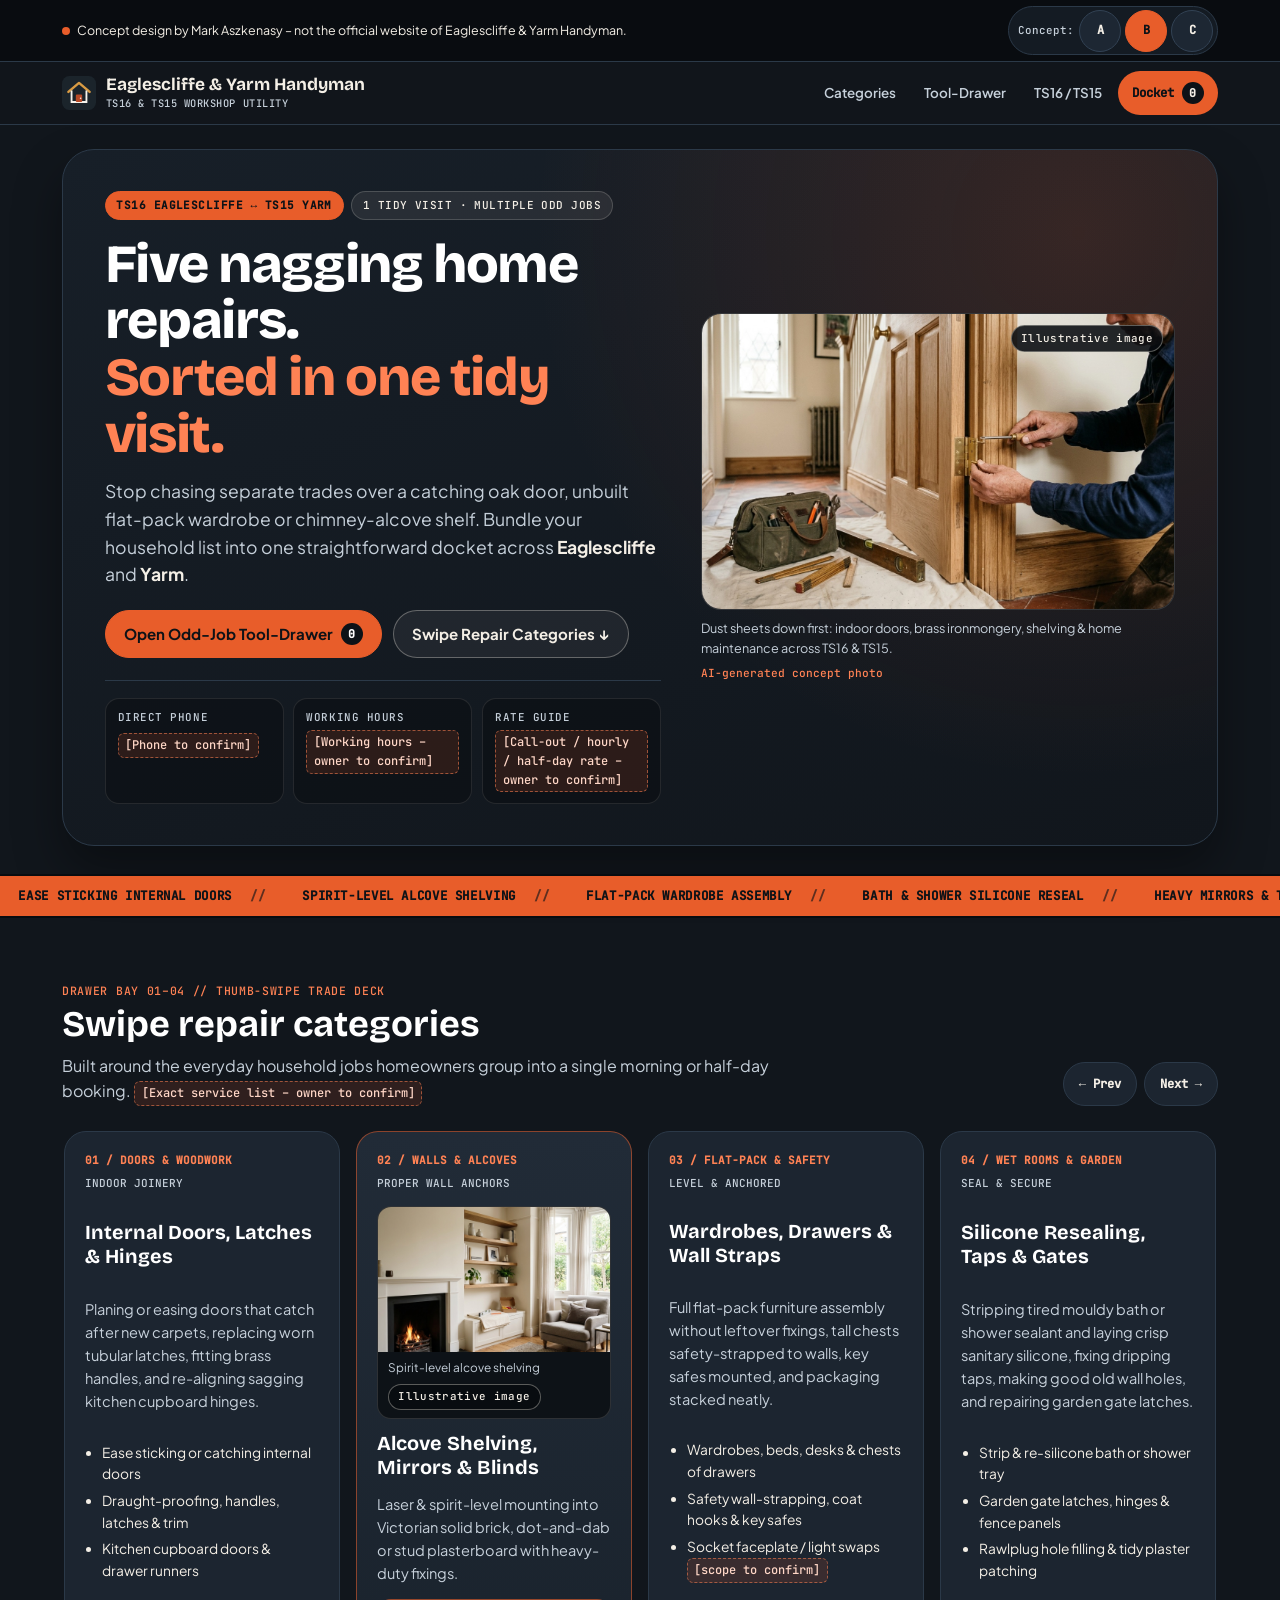
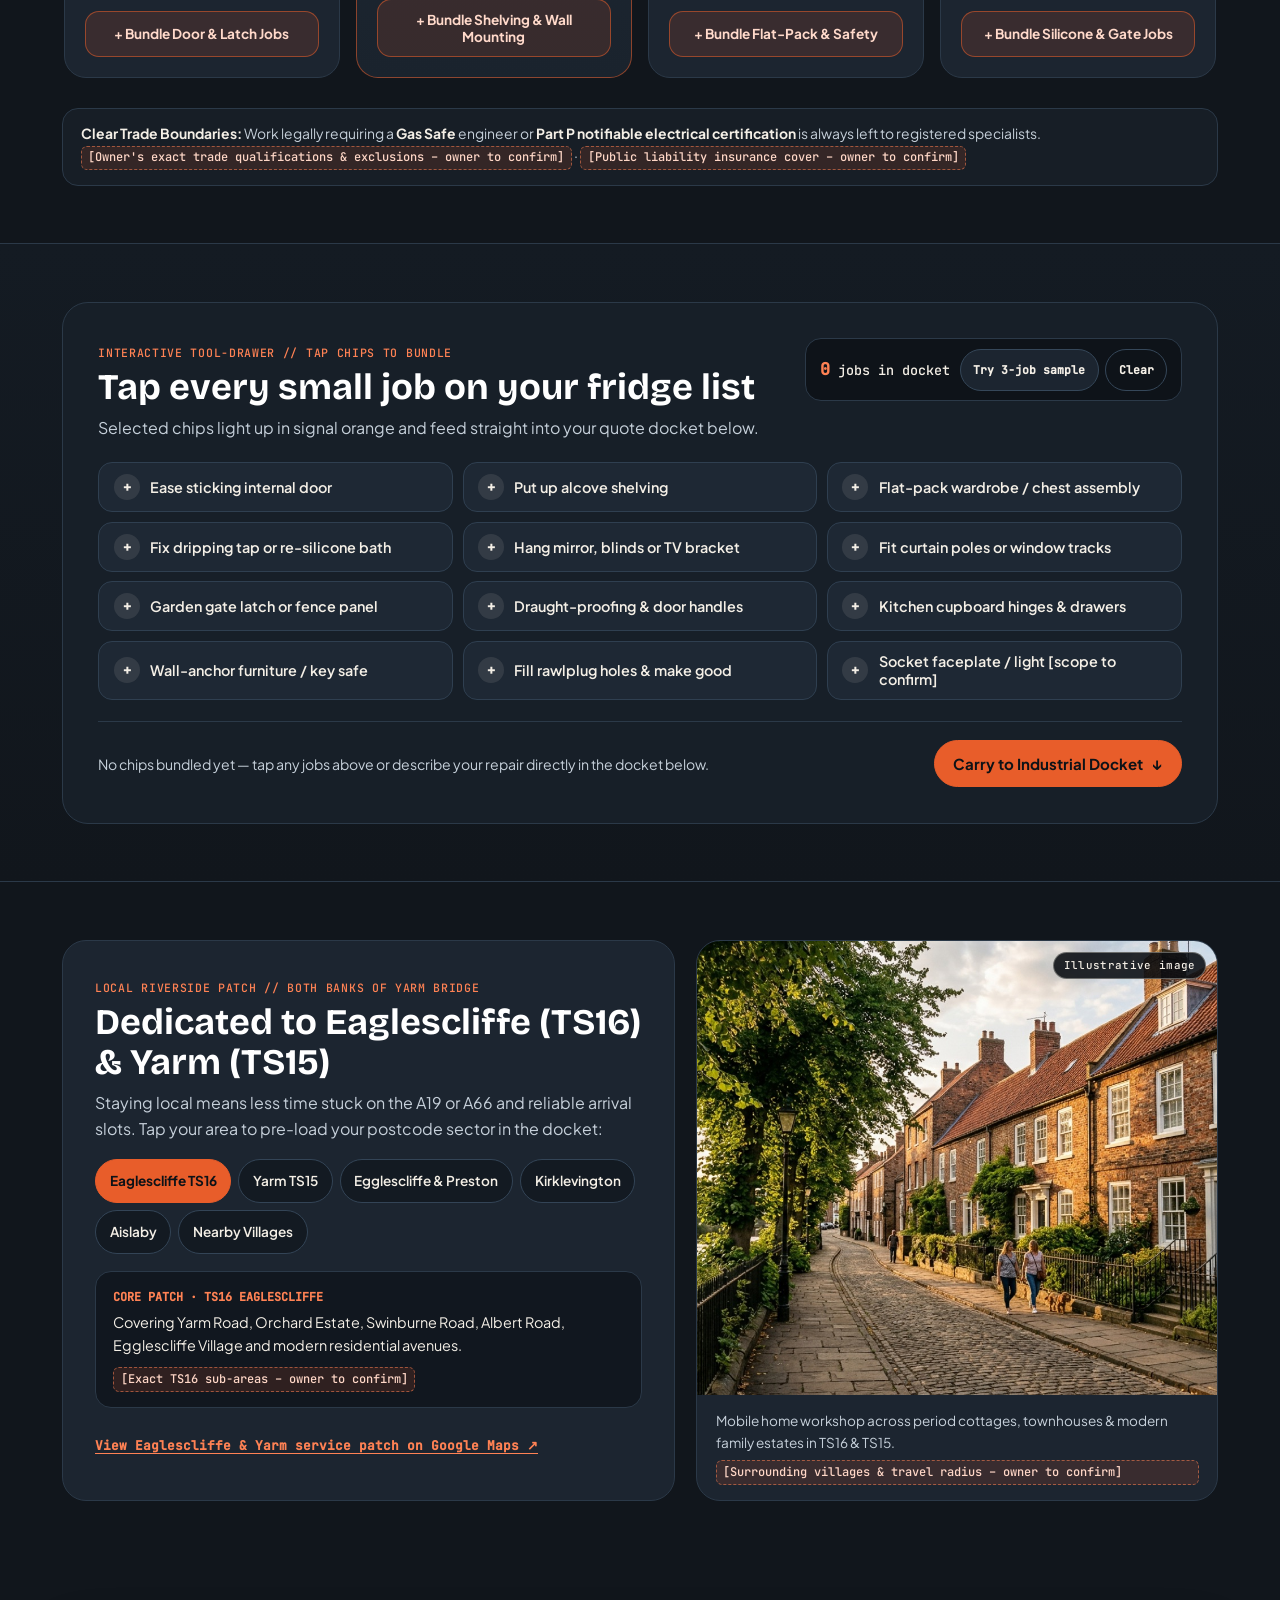
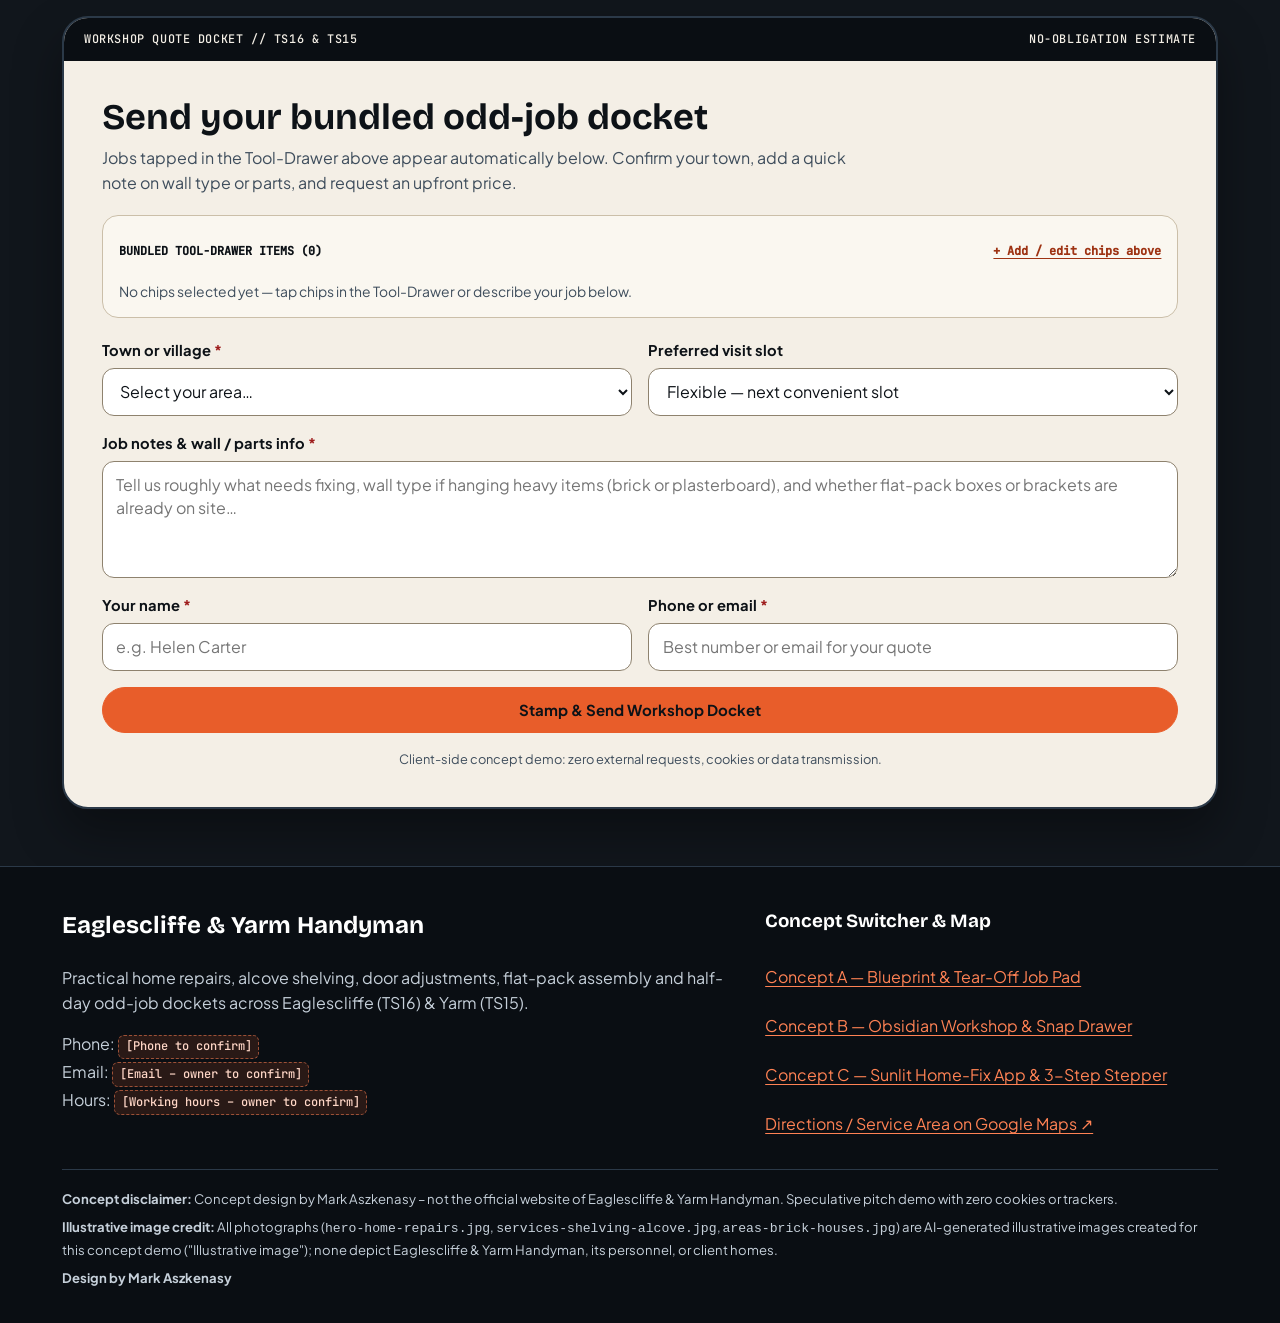
==== b/index.html @ 4f50f771 "Add Set B (kinetic) and Set C (single-page app) mobile-first concept variants with A/B/C switcher" ====
<!DOCTYPE html>
<html lang="en-GB">
<head>
  <meta charset="utf-8">
  <meta name="viewport" content="width=device-width, initial-scale=1">
  <meta name="robots" content="noindex, nofollow">
  <title>Eaglescliffe &amp; Yarm Handyman — Obsidian Workshop &amp; Odd-Job Drawer (Concept B)</title>
  <meta name="description" content="Concept B website for Eaglescliffe &amp; Yarm Handyman: bold obsidian workshop utility, thumb-swipe repair categories, and tap-to-bundle odd-job docket across TS16 and TS15.">
  <meta name="theme-color" content="#11161C">
  <link rel="icon" href="../favicon.svg" type="image/svg+xml">
  <link rel="preload" href="../fonts/bricolage-grotesque-latin.woff2" as="font" type="font/woff2" crossorigin>
  <link rel="preload" href="../fonts/plus-jakarta-sans-latin.woff2" as="font" type="font/woff2" crossorigin>
  <link rel="preload" href="../fonts/jetbrains-mono-latin-500.woff2" as="font" type="font/woff2" crossorigin>
  <link rel="stylesheet" href="css/styles.css">
</head>
<body>
  <a class="skip-link" href="#main">Skip to main content</a>

  <!-- Persistent Top Concept Banner -->
  <div class="concept-banner" role="region" aria-label="Concept website notice">
    <div class="wrap concept-banner__inner">
      <p class="concept-banner__text">
        <span class="concept-banner__dot" aria-hidden="true"></span>
        <span>Concept design by Mark Aszkenasy – not the official website of Eaglescliffe &amp; Yarm Handyman.</span>
      </p>
      <div class="concept-banner__controls">
        <nav class="concept-switcher" aria-label="Concept version switcher">
          <span class="concept-switcher__label">Concept:</span>
          <a class="concept-switcher__pill" href="../index.html">A</a>
          <a class="concept-switcher__pill is-active" href="index.html" aria-current="page">B</a>
          <a class="concept-switcher__pill" href="../c/index.html">C</a>
        </nav>
      </div>
    </div>
  </div>

  <!-- Obsidian Workshop Top Utility Bar -->
  <header class="obsidian-header">
    <div class="wrap obsidian-header__inner">
      <a class="brand-lockup" href="#top">
        <img class="brand-lockup__mark" src="../images/logo-mark.svg" width="36" height="36" alt="">
        <span class="brand-lockup__text">
          <span class="brand-lockup__title">Eaglescliffe &amp; Yarm Handyman</span>
          <span class="brand-lockup__sub">TS16 &amp; TS15 WORKSHOP UTILITY</span>
        </span>
      </a>

      <nav class="header-links" aria-label="Page sections">
        <a class="header-links__item" href="#categories">Categories</a>
        <a class="header-links__item" href="#tool-drawer">Tool-Drawer</a>
        <a class="header-links__item" href="#patch">TS16 / TS15</a>
        <a class="header-links__cta" href="#docket-form-section">
          <span>Docket</span>
          <span class="live-badge" data-bundle-count>0</span>
        </a>
      </nav>
    </div>
  </header>

  <main id="main">
    <!-- Full-Bleed Rounded Dark Hero Card -->
    <section class="hero-shell" id="top" aria-labelledby="hero-heading">
      <div class="wrap">
        <div class="hero-card">
          <div class="hero-card__grid">
            <div class="hero-card__copy">
              <div class="signal-pills">
                <span class="signal-pill signal-pill--orange">TS16 EAGLESCLIFFE &harr; TS15 YARM</span>
                <span class="signal-pill">1 TIDY VISIT &middot; MULTIPLE ODD JOBS</span>
              </div>

              <h1 id="hero-heading" class="hero-title">
                Five nagging home repairs. <span class="hero-title__chalk">Sorted in one tidy visit.</span>
              </h1>

              <p class="hero-lead">
                Stop chasing separate trades over a catching oak door, unbuilt flat-pack wardrobe or chimney-alcove shelf. Bundle your household list into one straightforward docket across <strong>Eaglescliffe</strong> and <strong>Yarm</strong>.
              </p>

              <div class="hero-actions">
                <a class="btn btn--signal" href="#tool-drawer">
                  <span>Open Odd-Job Tool-Drawer</span>
                  <span class="live-badge live-badge--dark" data-bundle-count>0</span>
                </a>
                <a class="btn btn--chalk-outline" href="#categories">
                  Swipe Repair Categories &darr;
                </a>
              </div>

              <!-- Honest Spec Readout -->
              <dl class="hero-ledger" id="contact-ledger">
                <div class="hero-ledger__cell">
                  <dt>Direct Phone</dt>
                  <dd><span class="ph">[Phone to confirm]</span></dd>
                </div>
                <div class="hero-ledger__cell">
                  <dt>Working Hours</dt>
                  <dd><span class="ph">[Working hours – owner to confirm]</span></dd>
                </div>
                <div class="hero-ledger__cell">
                  <dt>Rate Guide</dt>
                  <dd><span class="ph">[Call-out / hourly / half-day rate – owner to confirm]</span></dd>
                </div>
              </dl>
            </div>

            <figure class="hero-media">
              <div class="hero-media__frame">
                <img
                  src="../images/hero-home-repairs.jpg"
                  width="1440"
                  height="803"
                  alt="Hands fitting a brass hinge onto a solid oak panelled door in a tidy hallway with a canvas tool bag and spirit level on a dust sheet"
                  fetchpriority="high"
                >
                <span class="illus-badge">Illustrative image</span>
              </div>
              <figcaption class="hero-media__caption">
                <span>Dust sheets down first: indoor doors, brass ironmongery, shelving &amp; home maintenance across TS16 &amp; TS15.</span>
                <span class="hero-media__tag">AI-generated concept photo</span>
              </figcaption>
            </figure>
          </div>
        </div>
      </div>
    </section>

    <!-- Continuous Kinetic Marquee Strip of Odd Jobs (Static under prefers-reduced-motion) -->
    <section class="kinetic-rail" aria-label="Typical household odd jobs">
      <div class="kinetic-rail__track">
        <ul class="kinetic-rail__list">
          <li>EASE STICKING INTERNAL DOORS</li>
          <li>SPIRIT-LEVEL ALCOVE SHELVING</li>
          <li>FLAT-PACK WARDROBE ASSEMBLY</li>
          <li>BATH &amp; SHOWER SILICONE RESEAL</li>
          <li>HEAVY MIRRORS &amp; TV WALL BRACKETS</li>
          <li>GARDEN GATE LATCHES &amp; FENCE PANELS</li>
          <li>DRAUGHT-PROOFING &amp; BRASS HANDLES</li>
          <li>CURTAIN POLES &amp; BLINDS</li>
        </ul>
        <ul class="kinetic-rail__list" aria-hidden="true">
          <li>EASE STICKING INTERNAL DOORS</li>
          <li>SPIRIT-LEVEL ALCOVE SHELVING</li>
          <li>FLAT-PACK WARDROBE ASSEMBLY</li>
          <li>BATH &amp; SHOWER SILICONE RESEAL</li>
          <li>HEAVY MIRRORS &amp; TV WALL BRACKETS</li>
          <li>GARDEN GATE LATCHES &amp; FENCE PANELS</li>
          <li>DRAUGHT-PROOFING &amp; BRASS HANDLES</li>
          <li>CURTAIN POLES &amp; BLINDS</li>
        </ul>
      </div>
    </section>

    <!-- Horizontal CSS Scroll-Snap Cards of Repair Categories -->
    <section class="section" id="categories" aria-labelledby="categories-heading">
      <div class="wrap">
        <div class="section-head">
          <div>
            <span class="eyebrow">DRAWER BAY 01&ndash;04 // THUMB-SWIPE TRADE DECK</span>
            <h2 id="categories-heading">Swipe repair categories</h2>
            <p class="section-sub">
              Built around the everyday household jobs homeowners group into a single morning or half-day booking. <span class="ph">[Exact service list – owner to confirm]</span>
            </p>
          </div>
          <div class="snap-controls" aria-label="Scroll repair categories">
            <button type="button" class="snap-btn" data-snap-dir="-1" aria-label="Previous repair category">&larr; Prev</button>
            <button type="button" class="snap-btn" data-snap-dir="1" aria-label="Next repair category">Next &rarr;</button>
          </div>
        </div>
      </div>

      <div class="wrap snap-wrap">
        <div class="snap-rail" id="category-snap-rail" tabindex="0" role="region" aria-label="Repair category cards">
          <!-- Card 01 -->
          <article class="snap-card">
            <div class="snap-card__top">
              <span class="snap-card__index">01 / DOORS &amp; WOODWORK</span>
              <span class="snap-card__spec">INDOOR JOINERY</span>
            </div>
            <h3>Internal Doors, Latches &amp; Hinges</h3>
            <p>
              Planing or easing doors that catch after new carpets, replacing worn tubular latches, fitting brass handles, and re-aligning sagging kitchen cupboard hinges.
            </p>
            <ul class="snap-card__bullets">
              <li>Ease sticking or catching internal doors</li>
              <li>Draught-proofing, handles, latches &amp; trim</li>
              <li>Kitchen cupboard doors &amp; drawer runners</li>
            </ul>
            <button
              type="button"
              class="btn btn--drawer-add"
              data-bundle-preset="Ease sticking internal door|Draught-proofing & door furniture"
            >
              + Bundle Door &amp; Latch Jobs
            </button>
          </article>

          <!-- Card 02 (with shelving photo) -->
          <article class="snap-card snap-card--featured">
            <div class="snap-card__top">
              <span class="snap-card__index">02 / WALLS &amp; ALCOVES</span>
              <span class="snap-card__spec">PROPER WALL ANCHORS</span>
            </div>
            <figure class="snap-card__photo">
              <img
                src="../images/services-shelving-alcove.jpg"
                width="1200"
                height="896"
                alt="Solid oak floating shelves fitted into a living room chimney alcove with a spirit level and fixings on a dust sheet below"
                loading="lazy"
              >
              <figcaption>
                <span>Spirit-level alcove shelving</span>
                <span class="illus-badge illus-badge--inline">Illustrative image</span>
              </figcaption>
            </figure>
            <h3>Alcove Shelving, Mirrors &amp; Blinds</h3>
            <p>
              Laser &amp; spirit-level mounting into Victorian solid brick, dot-and-dab or stud plasterboard with heavy-duty fixings.
            </p>
            <button
              type="button"
              class="btn btn--drawer-add"
              data-bundle-preset="Put up alcove shelving|Hang heavy mirror, blinds or TV bracket"
            >
              + Bundle Shelving &amp; Wall Mounting
            </button>
          </article>

          <!-- Card 03 -->
          <article class="snap-card">
            <div class="snap-card__top">
              <span class="snap-card__index">03 / FLAT-PACK &amp; SAFETY</span>
              <span class="snap-card__spec">LEVEL &amp; ANCHORED</span>
            </div>
            <h3>Wardrobes, Drawers &amp; Wall Straps</h3>
            <p>
              Full flat-pack furniture assembly without leftover fixings, tall chests safety-strapped to walls, key safes mounted, and packaging stacked neatly.
            </p>
            <ul class="snap-card__bullets">
              <li>Wardrobes, beds, desks &amp; chests of drawers</li>
              <li>Safety wall-strapping, coat hooks &amp; key safes</li>
              <li>Socket faceplate / light swaps <span class="ph">[scope to confirm]</span></li>
            </ul>
            <button
              type="button"
              class="btn btn--drawer-add"
              data-bundle-preset="Flat-pack wardrobe / chest assembly|Wall-anchor tall furniture or fit key safe"
            >
              + Bundle Flat-Pack &amp; Safety
            </button>
          </article>

          <!-- Card 04 -->
          <article class="snap-card">
            <div class="snap-card__top">
              <span class="snap-card__index">04 / WET ROOMS &amp; GARDEN</span>
              <span class="snap-card__spec">SEAL &amp; SECURE</span>
            </div>
            <h3>Silicone Resealing, Taps &amp; Gates</h3>
            <p>
              Stripping tired mouldy bath or shower sealant and laying crisp sanitary silicone, fixing dripping taps, making good old wall holes, and repairing garden gate latches.
            </p>
            <ul class="snap-card__bullets">
              <li>Strip &amp; re-silicone bath or shower tray</li>
              <li>Garden gate latches, hinges &amp; fence panels</li>
              <li>Rawlplug hole filling &amp; tidy plaster patching</li>
            </ul>
            <button
              type="button"
              class="btn btn--drawer-add"
              data-bundle-preset="Fix dripping tap or re-silicone bath|Garden gate latch or fence panel repair"
            >
              + Bundle Silicone &amp; Gate Jobs
            </button>
          </article>
        </div>
      </div>

      <div class="wrap">
        <div class="boundary-strip" role="note">
          <strong>Clear Trade Boundaries:</strong> Work legally requiring a <strong>Gas Safe</strong> engineer or <strong>Part P notifiable electrical certification</strong> is always left to registered specialists. <span class="ph">[Owner's exact trade qualifications &amp; exclusions – owner to confirm]</span> &middot; <span class="ph">[Public liability insurance cover – owner to confirm]</span>
        </div>
      </div>
    </section>

    <!-- Interactive Tap-to-Bundle Odd-Job Chips ("Snap Tool-Drawer") -->
    <section class="section section--drawer" id="tool-drawer" aria-labelledby="drawer-heading">
      <div class="wrap">
        <div class="drawer-panel">
          <div class="drawer-panel__head">
            <div>
              <span class="eyebrow">INTERACTIVE TOOL-DRAWER // TAP CHIPS TO BUNDLE</span>
              <h2 id="drawer-heading">Tap every small job on your fridge list</h2>
              <p class="section-sub">
                Selected chips light up in signal orange and feed straight into your quote docket below.
              </p>
            </div>

            <div class="drawer-panel__tally" aria-live="polite">
              <span class="drawer-tally-Readout">
                <strong data-bundle-count>0</strong> <span data-bundle-word>jobs</span> in docket
              </span>
              <div class="drawer-panel__quick-btns">
                <button type="button" class="btn-mini" id="preset-fridge-btn">Try 3-job sample</button>
                <button type="button" class="btn-mini btn-mini--ghost" id="clear-drawer-btn">Clear</button>
              </div>
            </div>
          </div>

          <div class="chip-grid" role="group" aria-label="Tap odd jobs to bundle into your quote docket">
            <button type="button" class="job-chip" data-job-chip="Ease sticking internal door" aria-pressed="false">
              <span class="job-chip__indicator" aria-hidden="true">+</span>
              <span class="job-chip__label">Ease sticking internal door</span>
            </button>

            <button type="button" class="job-chip" data-job-chip="Put up alcove shelving" aria-pressed="false">
              <span class="job-chip__indicator" aria-hidden="true">+</span>
              <span class="job-chip__label">Put up alcove shelving</span>
            </button>

            <button type="button" class="job-chip" data-job-chip="Flat-pack wardrobe / chest assembly" aria-pressed="false">
              <span class="job-chip__indicator" aria-hidden="true">+</span>
              <span class="job-chip__label">Flat-pack wardrobe / chest assembly</span>
            </button>

            <button type="button" class="job-chip" data-job-chip="Fix dripping tap or re-silicone bath" aria-pressed="false">
              <span class="job-chip__indicator" aria-hidden="true">+</span>
              <span class="job-chip__label">Fix dripping tap or re-silicone bath</span>
            </button>

            <button type="button" class="job-chip" data-job-chip="Hang heavy mirror, blinds or TV bracket" aria-pressed="false">
              <span class="job-chip__indicator" aria-hidden="true">+</span>
              <span class="job-chip__label">Hang mirror, blinds or TV bracket</span>
            </button>

            <button type="button" class="job-chip" data-job-chip="Fit curtain poles or window tracks" aria-pressed="false">
              <span class="job-chip__indicator" aria-hidden="true">+</span>
              <span class="job-chip__label">Fit curtain poles or window tracks</span>
            </button>

            <button type="button" class="job-chip" data-job-chip="Garden gate latch or fence panel repair" aria-pressed="false">
              <span class="job-chip__indicator" aria-hidden="true">+</span>
              <span class="job-chip__label">Garden gate latch or fence panel</span>
            </button>

            <button type="button" class="job-chip" data-job-chip="Draught-proofing & door furniture" aria-pressed="false">
              <span class="job-chip__indicator" aria-hidden="true">+</span>
              <span class="job-chip__label">Draught-proofing &amp; door handles</span>
            </button>

            <button type="button" class="job-chip" data-job-chip="Cupboard hinges & kitchen drawer runners" aria-pressed="false">
              <span class="job-chip__indicator" aria-hidden="true">+</span>
              <span class="job-chip__label">Kitchen cupboard hinges &amp; drawers</span>
            </button>

            <button type="button" class="job-chip" data-job-chip="Wall-anchor tall furniture or fit key safe" aria-pressed="false">
              <span class="job-chip__indicator" aria-hidden="true">+</span>
              <span class="job-chip__label">Wall-anchor furniture / key safe</span>
            </button>

            <button type="button" class="job-chip" data-job-chip="Wall filling, patching & making good" aria-pressed="false">
              <span class="job-chip__indicator" aria-hidden="true">+</span>
              <span class="job-chip__label">Fill rawlplug holes &amp; make good</span>
            </button>

            <button type="button" class="job-chip" data-job-chip="Replace broken socket faceplate / light fitting [scope to confirm]" aria-pressed="false">
              <span class="job-chip__indicator" aria-hidden="true">+</span>
              <span class="job-chip__label">Socket faceplate / light [scope to confirm]</span>
            </button>
          </div>

          <div class="drawer-panel__foot">
            <p class="drawer-panel__hint" id="drawer-live-summary" aria-live="polite">
              No chips bundled yet — tap any jobs above or describe your repair directly in the docket below.
            </p>
            <a class="btn btn--signal" href="#docket-form-section">
              <span>Carry to Industrial Docket</span>
              <span aria-hidden="true">&darr;</span>
            </a>
          </div>
        </div>
      </div>
    </section>

    <!-- TS16 & TS15 Local Patch Split Section -->
    <section class="section" id="patch" aria-labelledby="patch-heading">
      <div class="wrap patch-split">
        <div class="patch-card">
          <span class="eyebrow">LOCAL RIVERSIDE PATCH // BOTH BANKS OF YARM BRIDGE</span>
          <h2 id="patch-heading">Dedicated to Eaglescliffe (TS16) &amp; Yarm (TS15)</h2>
          <p class="section-sub">
            Staying local means less time stuck on the A19 or A66 and reliable arrival slots. Tap your area to pre-load your postcode sector in the docket:
          </p>

          <div class="area-selector" role="group" aria-label="Select your town or village">
            <button type="button" class="area-pill is-selected" data-area-pick="eaglescliffe" aria-pressed="true">Eaglescliffe TS16</button>
            <button type="button" class="area-pill" data-area-pick="yarm" aria-pressed="false">Yarm TS15</button>
            <button type="button" class="area-pill" data-area-pick="egglescliffe-preston" aria-pressed="false">Egglescliffe &amp; Preston</button>
            <button type="button" class="area-pill" data-area-pick="kirklevington" aria-pressed="false">Kirklevington</button>
            <button type="button" class="area-pill" data-area-pick="aislaby" aria-pressed="false">Aislaby</button>
            <button type="button" class="area-pill" data-area-pick="nearby" aria-pressed="false">Nearby Villages</button>
          </div>

          <div class="area-readout" id="area-readout" aria-live="polite">
            <p class="area-readout__stamp" id="area-readout-stamp">CORE PATCH &middot; TS16 EAGLESCLIFFE</p>
            <p class="area-readout__desc" id="area-readout-desc">
              Covering Yarm Road, Orchard Estate, Swinburne Road, Albert Road, Egglescliffe Village and modern residential avenues.
            </p>
            <p class="area-readout__ph">
              <span class="ph" id="area-readout-ph">[Exact TS16 sub-areas – owner to confirm]</span>
            </p>
          </div>

          <a
            class="map-link"
            href="https://www.google.com/maps/search/?api=1&amp;query=Eaglescliffe+and+Yarm+TS16+TS15"
            target="_blank"
            rel="noopener noreferrer"
          >
            View Eaglescliffe &amp; Yarm service patch on Google Maps &nearr;
          </a>
        </div>

        <figure class="patch-photo-card">
          <div class="patch-photo-card__img">
            <img
              src="../images/areas-brick-houses.jpg"
              width="1440"
              height="803"
              alt="Warm red-brick period townhouses with pantile roofs beside a tree-lined riverside walk in evening sunlight"
              loading="lazy"
            >
            <span class="illus-badge">Illustrative image</span>
          </div>
          <figcaption class="patch-photo-card__cap">
            <span>Mobile home workshop across period cottages, townhouses &amp; modern family estates in TS16 &amp; TS15.</span>
            <span class="ph">[Surrounding villages &amp; travel radius – owner to confirm]</span>
          </figcaption>
        </figure>
      </div>
    </section>

    <!-- Chalk-on-Obsidian Industrial Quote Docket Form -->
    <section class="section" id="docket-form-section" aria-labelledby="docket-heading">
      <div class="wrap">
        <div class="chalk-docket">
          <div class="chalk-docket__bar">
            <span>WORKSHOP QUOTE DOCKET // TS16 &amp; TS15</span>
            <span>NO-OBLIGATION ESTIMATE</span>
          </div>

          <div class="chalk-docket__body">
            <div class="chalk-docket__intro">
              <h2 id="docket-heading">Send your bundled odd-job docket</h2>
              <p>
                Jobs tapped in the Tool-Drawer above appear automatically below. Confirm your town, add a quick note on wall type or parts, and request an upfront price.
              </p>
            </div>

            <!-- Live Bundled Jobs Box inside Chalk Form -->
            <div class="bundled-manifest" aria-live="polite">
              <div class="bundled-manifest__top">
                <span class="bundled-manifest__title">BUNDLED TOOL-DRAWER ITEMS (<span data-bundle-count>0</span>)</span>
                <a class="bundled-manifest__edit" href="#tool-drawer">+ Add / edit chips above</a>
              </div>
              <div class="bundled-manifest__items" id="docket-bundled-tags">
                <span class="bundled-manifest__empty">No chips selected yet — tap chips in the Tool-Drawer or describe your job below.</span>
              </div>
            </div>

            <form id="industrial-docket-form" class="docket-form" novalidate>
              <div class="form-row form-row--two">
                <div class="form-field">
                  <label for="b-area">Town or village <span class="req" aria-hidden="true">*</span></label>
                  <select id="b-area" name="area" required aria-describedby="b-area-err">
                    <option value="">Select your area&hellip;</option>
                    <option value="eaglescliffe">Eaglescliffe (TS16)</option>
                    <option value="yarm">Yarm (TS15)</option>
                    <option value="egglescliffe-preston">Egglescliffe Village / Preston-on-Tees</option>
                    <option value="kirklevington">Kirklevington (TS15)</option>
                    <option value="aislaby">Aislaby (TS16)</option>
                    <option value="nearby">Other nearby village [radius to confirm]</option>
                  </select>
                  <p class="field-err" id="b-area-err" role="alert"></p>
                </div>

                <div class="form-field">
                  <label for="b-window">Preferred visit slot</label>
                  <select id="b-window" name="window">
                    <option value="flexible">Flexible — next convenient slot</option>
                    <option value="this-week">Ideally within 7 days</option>
                    <option value="half-day">Half-day bundle (group all jobs)</option>
                    <option value="morning-only">Weekday mornings preferred</option>
                  </select>
                </div>
              </div>

              <div class="form-field">
                <label for="b-notes">Job notes &amp; wall / parts info <span class="req" aria-hidden="true">*</span></label>
                <textarea
                  id="b-notes"
                  name="notes"
                  rows="4"
                  required
                  aria-describedby="b-notes-err"
                  placeholder="Tell us roughly what needs fixing, wall type if hanging heavy items (brick or plasterboard), and whether flat-pack boxes or brackets are already on site…"
                ></textarea>
                <p class="field-err" id="b-notes-err" role="alert"></p>
              </div>

              <div class="form-row form-row--two">
                <div class="form-field">
                  <label for="b-name">Your name <span class="req" aria-hidden="true">*</span></label>
                  <input id="b-name" name="name" type="text" autocomplete="name" required aria-describedby="b-name-err" placeholder="e.g. Helen Carter">
                  <p class="field-err" id="b-name-err" role="alert"></p>
                </div>

                <div class="form-field">
                  <label for="b-contact">Phone or email <span class="req" aria-hidden="true">*</span></label>
                  <input id="b-contact" name="contact" type="text" required aria-describedby="b-contact-err" placeholder="Best number or email for your quote">
                  <p class="field-err" id="b-contact-err" role="alert"></p>
                </div>
              </div>

              <button type="submit" class="btn btn--signal btn--full">
                Stamp &amp; Send Workshop Docket
              </button>
              <p class="form-footnote">
                Client-side concept demo: zero external requests, cookies or data transmission.
              </p>
            </form>

            <div class="demo-confirm" id="b-demo-confirm" tabindex="-1" role="status" aria-live="polite" hidden>
              <p class="demo-confirm__exact">Demo only – in the live site this would go straight to Eaglescliffe &amp; Yarm Handyman.</p>
              <p class="demo-confirm__recap" id="b-demo-recap"></p>
            </div>
          </div>
        </div>
      </div>
    </section>
  </main>

  <!-- Obsidian Workshop Footer -->
  <footer class="obsidian-footer">
    <div class="wrap">
      <div class="footer-cols">
        <div>
          <h2>Eaglescliffe &amp; Yarm Handyman</h2>
          <p>
            Practical home repairs, alcove shelving, door adjustments, flat-pack assembly and half-day odd-job dockets across Eaglescliffe (TS16) &amp; Yarm (TS15).
          </p>
          <p>
            Phone: <span class="ph">[Phone to confirm]</span><br>
            Email: <span class="ph">[Email – owner to confirm]</span><br>
            Hours: <span class="ph">[Working hours – owner to confirm]</span>
          </p>
        </div>

        <div>
          <h3>Concept Switcher &amp; Map</h3>
          <ul class="footer-links">
            <li><a href="../index.html">Concept A — Blueprint &amp; Tear-Off Job Pad</a></li>
            <li><a href="index.html" aria-current="page">Concept B — Obsidian Workshop &amp; Snap Drawer</a></li>
            <li><a href="../c/index.html">Concept C — Sunlit Home-Fix App &amp; 3-Step Stepper</a></li>
            <li>
              <a href="https://www.google.com/maps/search/?api=1&amp;query=Eaglescliffe+and+Yarm+TS16+TS15" target="_blank" rel="noopener noreferrer">
                Directions / Service Area on Google Maps &nearr;
              </a>
            </li>
          </ul>
        </div>
      </div>

      <div class="footer-legal">
        <p><strong>Concept disclaimer:</strong> Concept design by Mark Aszkenasy – not the official website of Eaglescliffe &amp; Yarm Handyman. Speculative pitch demo with zero cookies or trackers.</p>
        <p><strong>Illustrative image credit:</strong> All photographs (<code>hero-home-repairs.jpg</code>, <code>services-shelving-alcove.jpg</code>, <code>areas-brick-houses.jpg</code>) are AI-generated illustrative images created for this concept demo ("Illustrative image"); none depict Eaglescliffe &amp; Yarm Handyman, its personnel, or client homes.</p>
        <p><strong>Design by Mark Aszkenasy</strong></p>
      </div>
    </div>
  </footer>

  <!-- Floating Pill Bottom Bar on Mobile -->
  <div class="floating-pill-dock" role="region" aria-label="Quick mobile actions">
    <a class="dock-pill dock-pill--phone" href="#contact-ledger">
      Call: [Phone to confirm]
    </a>
    <a class="dock-pill dock-pill--action" href="#docket-form-section">
      <span>Docket</span>
      <span class="live-badge live-badge--dark" data-bundle-count>0</span>
    </a>
  </div>

  <script src="js/app.js" defer></script>
</body>
</html>
---- b/css/styles.css ----
/* ==========================================================================
   Eaglescliffe & Yarm Handyman — Concept B
   "Obsidian Workshop Utility & Snap Tool-Drawer"
   Palette:
     Iron Dark:      #11161C  (Elevated: #182028, Steel Card: #1E2833)
     Signal Orange:  #E85D2A  (#0D1217 ink on #E85D2A = 5.32:1 WCAG AA)
     Signal Bright:  #FF7D4D  (6.8:1 on #11161C for dark-bg accents)
     Chalk Sheet:    #F4EFE6  (#11161C ink on #F4EFE6 = 15.1:1 WCAG AAA)
   Self-hosted WOFF2 fonts ONLY · Zero external network requests
   ========================================================================== */

@font-face {
  font-family: "Bricolage Grotesque";
  src: url("../../fonts/bricolage-grotesque-latin.woff2") format("woff2");
  font-weight: 200 800;
  font-style: normal;
  font-display: swap;
}

@font-face {
  font-family: "Plus Jakarta Sans";
  src: url("../../fonts/plus-jakarta-sans-latin.woff2") format("woff2");
  font-weight: 300 800;
  font-style: normal;
  font-display: swap;
}

@font-face {
  font-family: "JetBrains Mono";
  src: url("../../fonts/jetbrains-mono-latin-500.woff2") format("woff2");
  font-weight: 500;
  font-style: normal;
  font-display: swap;
}

:root {
  --iron-bg: #11161C;
  --iron-elev: #171E26;
  --iron-card: #1C2530;
  --iron-border: #2B3948;
  --signal: #E85D2A;
  --signal-hover: #F26E3D;
  --signal-text-dark: #FF8254;
  --chalk: #F4EFE6;
  --chalk-soft: #C6D0DA;
  --chalk-card: #FAF7F0;
  --ink-dark: #0D1217;
  --ink-muted-light: #3E4D5C;
  --danger-light: #9E1C1C;

  --font-display: "Bricolage Grotesque", Georgia, serif;
  --font-sans: "Plus Jakarta Sans", -apple-system, BlinkMacSystemFont, "Segoe UI", sans-serif;
  --font-mono: "JetBrains Mono", ui-monospace, SFMono-Regular, Menlo, monospace;

  --wrap: 1220px;
  --gutter: clamp(0.85rem, 3.5vw, 2rem);
}

*,
*::before,
*::after {
  box-sizing: border-box;
}

html {
  font-size: 16px;
  scroll-behavior: smooth;
  -webkit-text-size-adjust: 100%;
  overflow-x: clip;
}

body {
  margin: 0;
  background-color: var(--iron-bg);
  color: var(--chalk);
  font-family: var(--font-sans);
  font-size: 1rem;
  line-height: 1.58;
  overflow-x: clip;
  min-height: 100vh;
  padding-bottom: calc(5.4rem + env(safe-area-inset-bottom));
}

@media (min-width: 900px) {
  body {
    padding-bottom: 0;
  }
}

img,
svg {
  max-width: 100%;
  height: auto;
  display: block;
}

a {
  color: var(--signal-text-dark);
  text-underline-offset: 3px;
}

a:hover {
  color: #FFFFFF;
}

:focus-visible {
  outline: 3px solid var(--signal);
  outline-offset: 2px;
}

.chalk-docket :focus-visible {
  outline: 3px solid var(--ink-dark);
  outline-offset: 2px;
}

.skip-link {
  position: absolute;
  left: -9999px;
  top: 0.5rem;
  z-index: 3000;
  padding: 0.7rem 1rem;
  background: var(--signal);
  color: var(--ink-dark);
  font-family: var(--font-mono);
  font-weight: 700;
  text-decoration: none;
  border-radius: 999px;
}

.skip-link:focus {
  left: 0.75rem;
}

.wrap {
  width: 100%;
  max-width: var(--wrap);
  margin-inline: auto;
  padding-inline: var(--gutter);
}

/* ==========================================================================
   1. TOP CONCEPT COMPLIANCE BANNER + PILL SWITCHER
   ========================================================================== */
.concept-banner {
  background: #090C10;
  color: var(--chalk);
  border-bottom: 1px solid var(--iron-border);
  font-size: 0.78rem;
  line-height: 1.38;
  padding: 0.4rem 0;
}

.concept-banner__inner {
  display: flex;
  flex-wrap: wrap;
  align-items: center;
  justify-content: space-between;
  gap: 0.4rem 0.75rem;
}

.concept-banner__text {
  display: flex;
  align-items: center;
  gap: 0.45rem;
  margin: 0;
  min-width: 0;
}

.concept-banner__dot {
  width: 8px;
  height: 8px;
  border-radius: 50%;
  background: var(--signal);
  flex-shrink: 0;
}

.concept-switcher {
  display: inline-flex;
  align-items: center;
  gap: 0.25rem;
  background: #141B23;
  border: 1px solid var(--iron-border);
  border-radius: 999px;
  padding: 0.14rem 0.22rem 0.14rem 0.55rem;
}

.concept-switcher__label {
  font-family: var(--font-mono);
  font-size: 0.68rem;
  color: var(--chalk-soft);
  margin-right: 0.1rem;
  white-space: nowrap;
}

.concept-switcher__pill {
  display: inline-flex;
  align-items: center;
  justify-content: center;
  min-width: 42px;
  min-height: 42px;
  padding: 0 0.55rem;
  border-radius: 999px;
  font-family: var(--font-mono);
  font-size: 0.75rem;
  font-weight: 700;
  text-decoration: none;
  color: var(--chalk);
  background: #1D2733;
  border: 1px solid #324254;
  transition: background-color 0.15s ease, color 0.15s ease;
}

.concept-switcher__pill:hover {
  background: #2B394A;
  color: #FFFFFF;
}

.concept-switcher__pill.is-active {
  background: var(--signal);
  color: var(--ink-dark);
  border-color: var(--signal);
}

/* ==========================================================================
   2. OBSIDIAN HEADER BAR
   ========================================================================== */
.obsidian-header {
  position: sticky;
  top: 0;
  z-index: 120;
  background: rgba(17, 22, 28, 0.94);
  backdrop-filter: blur(12px);
  border-bottom: 1px solid var(--iron-border);
  padding: 0.55rem 0;
}

.obsidian-header__inner {
  display: flex;
  flex-wrap: wrap;
  align-items: center;
  justify-content: space-between;
  gap: 0.5rem 0.75rem;
}

.brand-lockup {
  display: inline-flex;
  align-items: center;
  gap: 0.6rem;
  text-decoration: none;
  color: var(--chalk);
  min-height: 44px;
  min-width: 0;
}

.brand-lockup__mark {
  width: 34px;
  height: 34px;
  flex-shrink: 0;
}

.brand-lockup__text {
  display: flex;
  flex-direction: column;
  min-width: 0;
}

.brand-lockup__title {
  font-family: var(--font-display);
  font-weight: 700;
  font-size: clamp(0.92rem, 2.6vw, 1.08rem);
  line-height: 1.15;
  color: var(--chalk);
}

.brand-lockup__sub {
  font-family: var(--font-mono);
  font-size: 0.65rem;
  letter-spacing: 0.05em;
  color: var(--chalk-soft);
}

.header-links {
  display: flex;
  flex-wrap: wrap;
  align-items: center;
  gap: 0.3rem;
}

.header-links__item {
  display: none;
  align-items: center;
  min-height: 42px;
  padding: 0 0.72rem;
  border-radius: 999px;
  font-size: 0.84rem;
  font-weight: 600;
  color: var(--chalk-soft);
  text-decoration: none;
}

.header-links__item:hover {
  background: var(--iron-card);
  color: #FFFFFF;
}

@media (min-width: 780px) {
  .header-links__item {
    display: inline-flex;
  }
}

.header-links__cta {
  display: inline-flex;
  align-items: center;
  gap: 0.45rem;
  min-height: 44px;
  padding: 0 0.9rem;
  border-radius: 999px;
  background: var(--signal);
  color: var(--ink-dark);
  font-family: var(--font-mono);
  font-size: 0.78rem;
  font-weight: 700;
  text-decoration: none;
}

.header-links__cta:hover {
  background: var(--signal-hover);
  color: var(--ink-dark);
}

.live-badge {
  display: inline-flex;
  align-items: center;
  justify-content: center;
  min-width: 22px;
  height: 22px;
  padding: 0 0.38rem;
  border-radius: 999px;
  background: var(--ink-dark);
  color: var(--chalk);
  font-family: var(--font-mono);
  font-size: 0.72rem;
  font-weight: 700;
}

.live-badge--dark {
  background: var(--ink-dark);
  color: #FFFFFF;
}

/* ==========================================================================
   3. FULL-BLEED ROUNDED DARK HERO CARD
   ========================================================================== */
.hero-shell {
  padding: clamp(0.85rem, 2.5vw, 1.5rem) 0 clamp(1.1rem, 2.5vw, 1.75rem);
}

.hero-card {
  background: radial-gradient(circle at 88% 12%, rgba(232, 93, 42, 0.16), transparent 46%),
              linear-gradient(160deg, #171F28 0%, #11161C 100%);
  border: 1px solid var(--iron-border);
  border-radius: clamp(20px, 3.5vw, 32px);
  padding: clamp(1.15rem, 4vw, 2.6rem);
  box-shadow: 0 24px 48px rgba(0, 0, 0, 0.36);
}

.hero-card__grid {
  display: grid;
  grid-template-columns: 1fr;
  gap: clamp(1.35rem, 3.5vw, 2.5rem);
  align-items: center;
}

@media (min-width: 960px) {
  .hero-card__grid {
    grid-template-columns: 1.08fr 0.92fr;
  }
}

.signal-pills {
  display: flex;
  flex-wrap: wrap;
  gap: 0.45rem;
  margin-bottom: 0.95rem;
}

.signal-pill {
  display: inline-flex;
  align-items: center;
  padding: 0.3rem 0.68rem;
  border-radius: 999px;
  font-family: var(--font-mono);
  font-size: 0.69rem;
  letter-spacing: 0.04em;
  background: rgba(244, 239, 230, 0.08);
  color: var(--chalk);
  border: 1px solid rgba(244, 239, 230, 0.18);
}

.signal-pill--orange {
  background: var(--signal);
  color: var(--ink-dark);
  border-color: var(--signal);
  font-weight: 700;
}

.hero-title {
  font-family: var(--font-display);
  font-weight: 800;
  font-size: clamp(1.85rem, 5.4vw, 3.35rem);
  line-height: 1.06;
  letter-spacing: -0.025em;
  margin: 0 0 0.95rem;
  color: #FFFFFF;
}

.hero-title__chalk {
  color: var(--signal-text-dark);
  display: block;
}

.hero-lead {
  margin: 0 0 1.3rem;
  font-size: clamp(0.98rem, 1.8vw, 1.1rem);
  color: var(--chalk-soft);
  max-width: 56ch;
}

.hero-lead strong {
  color: var(--chalk);
}

.hero-actions {
  display: flex;
  flex-wrap: wrap;
  gap: 0.65rem;
  margin-bottom: 1.4rem;
}

.btn {
  display: inline-flex;
  align-items: center;
  justify-content: center;
  gap: 0.5rem;
  min-height: 46px;
  padding: 0.68rem 1.15rem;
  border-radius: 999px;
  font-family: var(--font-sans);
  font-size: 0.94rem;
  font-weight: 700;
  text-decoration: none;
  border: 1.5px solid transparent;
  cursor: pointer;
  transition: transform 0.15s ease, background-color 0.15s ease, border-color 0.15s ease;
}

.btn--signal {
  background: var(--signal);
  color: var(--ink-dark);
  border-color: var(--signal);
}

.btn--signal:hover {
  background: var(--signal-hover);
  color: var(--ink-dark);
}

.btn--chalk-outline {
  background: rgba(244, 239, 230, 0.06);
  color: var(--chalk);
  border-color: rgba(244, 239, 230, 0.32);
}

.btn--chalk-outline:hover {
  background: rgba(244, 239, 230, 0.14);
  color: #FFFFFF;
}

.btn--full {
  width: 100%;
}

.ph {
  display: inline-block;
  font-family: var(--font-mono);
  font-size: 0.75rem;
  padding: 0.12rem 0.42rem;
  border-radius: 6px;
  background: rgba(232, 93, 42, 0.14);
  border: 1px dashed rgba(255, 130, 84, 0.55);
  color: #FFD7C7;
  max-width: 100%;
  overflow-wrap: anywhere;
}

.hero-ledger {
  display: grid;
  grid-template-columns: 1fr;
  gap: 0.6rem;
  margin: 0;
  padding-top: 1.05rem;
  border-top: 1px solid var(--iron-border);
}

@media (min-width: 600px) {
  .hero-ledger {
    grid-template-columns: repeat(3, minmax(0, 1fr));
  }
}

.hero-ledger__cell {
  background: rgba(9, 12, 16, 0.48);
  border: 1px solid rgba(244, 239, 230, 0.1);
  border-radius: 14px;
  padding: 0.65rem 0.75rem;
}

.hero-ledger__cell dt {
  font-family: var(--font-mono);
  font-size: 0.68rem;
  text-transform: uppercase;
  letter-spacing: 0.05em;
  color: var(--chalk-soft);
  margin-bottom: 0.22rem;
}

.hero-ledger__cell dd {
  margin: 0;
}

.hero-media {
  margin: 0;
}

.hero-media__frame {
  position: relative;
  border-radius: 20px;
  overflow: hidden;
  border: 1px solid rgba(244, 239, 230, 0.18);
  background: #0B0F14;
}

.hero-media__frame img {
  width: 100%;
  aspect-ratio: 16 / 10;
  object-fit: cover;
}

.illus-badge {
  position: absolute;
  top: 0.7rem;
  right: 0.7rem;
  background: rgba(9, 12, 16, 0.88);
  color: var(--chalk);
  border: 1px solid rgba(244, 239, 230, 0.35);
  padding: 0.24rem 0.58rem;
  border-radius: 999px;
  font-family: var(--font-mono);
  font-size: 0.68rem;
  letter-spacing: 0.03em;
}

.illus-badge--inline {
  position: static;
  display: inline-block;
}

.hero-media__caption {
  display: flex;
  flex-wrap: wrap;
  justify-content: space-between;
  gap: 0.35rem 0.75rem;
  margin-top: 0.6rem;
  font-size: 0.79rem;
  color: var(--chalk-soft);
}

.hero-media__tag {
  font-family: var(--font-mono);
  font-size: 0.7rem;
  color: var(--signal-text-dark);
}

/* ==========================================================================
   4. CONTINUOUS KINETIC MARQUEE STRIP OF ODD JOBS
   ========================================================================== */
.kinetic-rail {
  background: var(--signal);
  color: var(--ink-dark);
  border-top: 2px solid #090C10;
  border-bottom: 2px solid #090C10;
  overflow: hidden;
  padding: 0.62rem 0;
}

.kinetic-rail__track {
  display: flex;
  width: max-content;
  animation: oddjob-marquee 30s linear infinite;
}

.kinetic-rail:hover .kinetic-rail__track,
.kinetic-rail:focus-within .kinetic-rail__track {
  animation-play-state: paused;
}

.kinetic-rail__list {
  display: flex;
  align-items: center;
  margin: 0;
  padding: 0;
  list-style: none;
}

.kinetic-rail__list li {
  display: inline-flex;
  align-items: center;
  font-family: var(--font-mono);
  font-size: 0.78rem;
  font-weight: 700;
  letter-spacing: 0.05em;
  white-space: nowrap;
  padding: 0 1.15rem;
}

.kinetic-rail__list li::after {
  content: "//";
  margin-left: 1.15rem;
  opacity: 0.62;
}

@keyframes oddjob-marquee {
  from {
    transform: translateX(0);
  }
  to {
    transform: translateX(-50%);
  }
}

/* ==========================================================================
   5. HORIZONTAL CSS SCROLL-SNAP REPAIR CATEGORIES
   ========================================================================== */
.section {
  padding: clamp(2rem, 5vw, 3.6rem) 0;
}

.section--drawer {
  background: linear-gradient(180deg, #141B23 0%, #11161C 100%);
  border-top: 1px solid var(--iron-border);
  border-bottom: 1px solid var(--iron-border);
}

.section-head {
  display: flex;
  flex-wrap: wrap;
  align-items: flex-end;
  justify-content: space-between;
  gap: 1rem;
  margin-bottom: 1.3rem;
}

.eyebrow {
  display: inline-block;
  font-family: var(--font-mono);
  font-size: 0.72rem;
  letter-spacing: 0.06em;
  text-transform: uppercase;
  color: var(--signal-text-dark);
  margin-bottom: 0.35rem;
}

.section h2 {
  font-family: var(--font-display);
  font-size: clamp(1.5rem, 3.6vw, 2.25rem);
  line-height: 1.12;
  margin: 0 0 0.45rem;
  color: #FFFFFF;
}

.section-sub {
  margin: 0;
  color: var(--chalk-soft);
  max-width: 60ch;
}

.snap-controls {
  display: flex;
  gap: 0.45rem;
}

.snap-btn {
  min-height: 44px;
  min-width: 74px;
  padding: 0 0.9rem;
  border-radius: 999px;
  background: var(--iron-card);
  color: var(--chalk);
  border: 1px solid var(--iron-border);
  font-family: var(--font-mono);
  font-size: 0.76rem;
  font-weight: 700;
  cursor: pointer;
}

.snap-btn:hover {
  background: var(--signal);
  color: var(--ink-dark);
  border-color: var(--signal);
}

.snap-rail {
  display: grid;
  grid-auto-flow: column;
  grid-auto-columns: minmax(min(84vw, 310px), 1fr);
  gap: 1rem;
  overflow-x: auto;
  scroll-snap-type: x mandatory;
  scroll-padding-inline: 0.25rem;
  padding: 0.25rem 0.1rem 1rem;
  scrollbar-width: thin;
  scrollbar-color: var(--signal) var(--iron-elev);
}

@media (min-width: 760px) {
  .snap-rail {
    grid-auto-columns: minmax(330px, 44%);
  }
}

@media (min-width: 1120px) {
  .snap-rail {
    grid-template-columns: repeat(4, minmax(0, 1fr));
    grid-auto-flow: row;
    overflow-x: visible;
  }
}

.snap-card {
  scroll-snap-align: start;
  background: var(--iron-card);
  border: 1px solid var(--iron-border);
  border-radius: 22px;
  padding: 1.25rem;
  display: flex;
  flex-direction: column;
  justify-content: space-between;
  gap: 0.85rem;
  min-width: 0;
}

.snap-card--featured {
  border-color: rgba(232, 93, 42, 0.55);
  background: linear-gradient(180deg, #212B37 0%, #1A232D 100%);
}

.snap-card__top {
  display: flex;
  flex-wrap: wrap;
  align-items: center;
  justify-content: space-between;
  gap: 0.35rem;
  font-family: var(--font-mono);
  font-size: 0.69rem;
  color: var(--chalk-soft);
}

.snap-card__index {
  color: var(--signal-text-dark);
  font-weight: 700;
}

.snap-card h3 {
  font-family: var(--font-display);
  font-size: 1.24rem;
  line-height: 1.2;
  margin: 0;
  color: #FFFFFF;
}

.snap-card p {
  margin: 0;
  font-size: 0.91rem;
  color: var(--chalk-soft);
}

.snap-card__photo {
  margin: 0;
  border-radius: 14px;
  overflow: hidden;
  border: 1px solid rgba(244, 239, 230, 0.14);
  background: #0D1217;
}

.snap-card__photo img {
  width: 100%;
  aspect-ratio: 16 / 10;
  object-fit: cover;
}

.snap-card__photo figcaption {
  display: flex;
  flex-wrap: wrap;
  align-items: center;
  justify-content: space-between;
  gap: 0.35rem;
  padding: 0.45rem 0.65rem;
  font-size: 0.74rem;
  color: var(--chalk-soft);
}

.snap-card__bullets {
  margin: 0;
  padding-left: 1.1rem;
  font-size: 0.86rem;
  color: var(--chalk);
  display: grid;
  gap: 0.3rem;
}

.btn--drawer-add {
  width: 100%;
  border-radius: 14px;
  background: rgba(232, 93, 42, 0.14);
  color: #FFD9CA;
  border: 1px solid rgba(232, 93, 42, 0.55);
  font-size: 0.85rem;
}

.btn--drawer-add:hover,
.btn--drawer-add.is-bundled {
  background: var(--signal);
  color: var(--ink-dark);
  border-color: var(--signal);
}

.boundary-strip {
  margin-top: 0.9rem;
  padding: 0.9rem 1.1rem;
  border-radius: 16px;
  background: var(--iron-elev);
  border: 1px solid var(--iron-border);
  font-size: 0.87rem;
  color: var(--chalk-soft);
}

.boundary-strip strong {
  color: var(--chalk);
}

/* ==========================================================================
   6. SNAP TOOL-DRAWER (TAP-TO-BUNDLE ODD-JOB CHIPS)
   ========================================================================== */
.drawer-panel {
  background: #171F28;
  border: 1.5px solid var(--iron-border);
  border-radius: 26px;
  padding: clamp(1.15rem, 3.5vw, 2.2rem);
}

.drawer-panel__head {
  display: flex;
  flex-wrap: wrap;
  align-items: flex-start;
  justify-content: space-between;
  gap: 1rem;
  margin-bottom: 1.35rem;
}

.drawer-panel__tally {
  display: flex;
  flex-wrap: wrap;
  align-items: center;
  gap: 0.65rem;
  background: #0E1319;
  border: 1px solid var(--iron-border);
  border-radius: 16px;
  padding: 0.6rem 0.85rem;
}

.drawer-tally-Readout {
  font-family: var(--font-mono);
  font-size: 0.84rem;
  color: var(--chalk);
}

.drawer-tally-Readout strong {
  color: var(--signal-text-dark);
  font-size: 1.05rem;
}

.drawer-panel__quick-btns {
  display: flex;
  flex-wrap: wrap;
  gap: 0.4rem;
}

.btn-mini {
  min-height: 42px;
  padding: 0 0.78rem;
  border-radius: 999px;
  background: var(--iron-card);
  color: var(--chalk);
  border: 1px solid #354759;
  font-family: var(--font-mono);
  font-size: 0.72rem;
  font-weight: 600;
  cursor: pointer;
}

.btn-mini:hover {
  background: var(--signal);
  color: var(--ink-dark);
  border-color: var(--signal);
}

.btn-mini--ghost {
  background: transparent;
}

.chip-grid {
  display: grid;
  grid-template-columns: 1fr;
  gap: 0.6rem;
}

@media (min-width: 600px) {
  .chip-grid {
    grid-template-columns: repeat(2, minmax(0, 1fr));
  }
}

@media (min-width: 980px) {
  .chip-grid {
    grid-template-columns: repeat(3, minmax(0, 1fr));
  }
}

.job-chip {
  display: flex;
  align-items: center;
  gap: 0.65rem;
  width: 100%;
  min-height: 50px;
  padding: 0.65rem 0.9rem;
  border-radius: 14px;
  background: #1E2834;
  color: var(--chalk);
  border: 1.5px solid #2F3F50;
  font-family: var(--font-sans);
  font-size: 0.9rem;
  font-weight: 600;
  text-align: left;
  cursor: pointer;
  transition: background-color 0.15s ease, border-color 0.15s ease, color 0.15s ease;
}

.job-chip:hover {
  border-color: var(--signal);
}

.job-chip__indicator {
  display: inline-flex;
  align-items: center;
  justify-content: center;
  width: 26px;
  height: 26px;
  border-radius: 50%;
  background: rgba(244, 239, 230, 0.1);
  color: var(--chalk);
  font-family: var(--font-mono);
  font-size: 0.85rem;
  font-weight: 700;
  flex-shrink: 0;
}

.job-chip[aria-pressed="true"] {
  background: var(--signal);
  color: var(--ink-dark);
  border-color: var(--signal);
}

.job-chip[aria-pressed="true"] .job-chip__indicator {
  background: var(--ink-dark);
  color: var(--chalk);
}

.drawer-panel__foot {
  margin-top: 1.35rem;
  padding-top: 1.1rem;
  border-top: 1px solid var(--iron-border);
  display: flex;
  flex-wrap: wrap;
  align-items: center;
  justify-content: space-between;
  gap: 0.85rem;
}

.drawer-panel__hint {
  margin: 0;
  font-size: 0.88rem;
  color: var(--chalk-soft);
}

/* ==========================================================================
   7. TS16 & TS15 PATCH SPLIT SECTION
   ========================================================================== */
.patch-split {
  display: grid;
  grid-template-columns: 1fr;
  gap: 1.35rem;
  align-items: stretch;
}

@media (min-width: 900px) {
  .patch-split {
    grid-template-columns: 1.08fr 0.92fr;
  }
}

.patch-card {
  background: var(--iron-card);
  border: 1px solid var(--iron-border);
  border-radius: 24px;
  padding: clamp(1.15rem, 3.5vw, 2rem);
}

.area-selector {
  display: flex;
  flex-wrap: wrap;
  gap: 0.45rem;
  margin: 1.1rem 0;
}

.area-pill {
  min-height: 44px;
  padding: 0.45rem 0.85rem;
  border-radius: 999px;
  background: #131A22;
  color: var(--chalk);
  border: 1px solid #334456;
  font-family: var(--font-sans);
  font-size: 0.85rem;
  font-weight: 600;
  cursor: pointer;
}

.area-pill.is-selected,
.area-pill[aria-pressed="true"] {
  background: var(--signal);
  color: var(--ink-dark);
  border-color: var(--signal);
  font-weight: 700;
}

.area-readout {
  background: #11171F;
  border: 1px solid var(--iron-border);
  border-radius: 16px;
  padding: 0.95rem 1.05rem;
  margin-bottom: 1rem;
}

.area-readout__stamp {
  margin: 0 0 0.3rem;
  font-family: var(--font-mono);
  font-size: 0.74rem;
  font-weight: 700;
  color: var(--signal-text-dark);
}

.area-readout__desc {
  margin: 0 0 0.45rem;
  font-size: 0.9rem;
  color: var(--chalk);
}

.area-readout__ph {
  margin: 0;
}

.map-link {
  display: inline-flex;
  align-items: center;
  min-height: 44px;
  font-family: var(--font-mono);
  font-size: 0.8rem;
  font-weight: 600;
}

.patch-photo-card {
  margin: 0;
  background: var(--iron-card);
  border: 1px solid var(--iron-border);
  border-radius: 24px;
  overflow: hidden;
  display: flex;
  flex-direction: column;
}

.patch-photo-card__img {
  position: relative;
  flex: 1 1 auto;
}

.patch-photo-card__img img {
  width: 100%;
  height: 100%;
  min-height: 240px;
  object-fit: cover;
}

.patch-photo-card__cap {
  padding: 0.95rem 1.15rem;
  display: flex;
  flex-direction: column;
  gap: 0.4rem;
  font-size: 0.85rem;
  color: var(--chalk-soft);
}

/* ==========================================================================
   8. CHALK-ON-OBSIDIAN INDUSTRIAL QUOTE DOCKET FORM
   ========================================================================== */
.chalk-docket {
  background: var(--chalk);
  color: var(--ink-dark);
  border-radius: 26px;
  overflow: hidden;
  border: 2px solid #2B3948;
  box-shadow: 0 24px 48px rgba(0, 0, 0, 0.35);
}

.chalk-docket__bar {
  background: #0A0E13;
  color: var(--chalk);
  padding: 0.75rem 1.25rem;
  display: flex;
  flex-wrap: wrap;
  justify-content: space-between;
  gap: 0.35rem 1rem;
  font-family: var(--font-mono);
  font-size: 0.74rem;
  letter-spacing: 0.05em;
}

.chalk-docket__body {
  padding: clamp(1.15rem, 4vw, 2.35rem);
}

.chalk-docket__intro h2 {
  color: var(--ink-dark);
  margin-bottom: 0.4rem;
}

.chalk-docket__intro p {
  margin: 0 0 1.2rem;
  color: var(--ink-muted-light);
  max-width: 62ch;
}

.bundled-manifest {
  background: var(--chalk-card);
  border: 1.5px solid #CBBFA9;
  border-radius: 16px;
  padding: 0.9rem 1rem;
  margin-bottom: 1.3rem;
}

.bundled-manifest__top {
  display: flex;
  flex-wrap: wrap;
  align-items: center;
  justify-content: space-between;
  gap: 0.4rem;
  margin-bottom: 0.55rem;
}

.bundled-manifest__title {
  font-family: var(--font-mono);
  font-size: 0.74rem;
  font-weight: 700;
  color: var(--ink-dark);
}

.bundled-manifest__edit {
  display: inline-flex;
  align-items: center;
  min-height: 42px;
  font-family: var(--font-mono);
  font-size: 0.75rem;
  font-weight: 700;
  color: #9E3313;
}

.bundled-manifest__items {
  display: flex;
  flex-wrap: wrap;
  gap: 0.4rem;
}

.bundled-manifest__empty {
  font-size: 0.87rem;
  color: var(--ink-muted-light);
}

.manifest-pill {
  display: inline-flex;
  align-items: center;
  gap: 0.4rem;
  min-height: 42px;
  padding: 0.3rem 0.7rem;
  border-radius: 999px;
  background: var(--ink-dark);
  color: var(--chalk);
  font-size: 0.82rem;
  font-weight: 600;
  border: none;
  cursor: pointer;
}

.manifest-pill span[aria-hidden="true"] {
  color: var(--signal-text-dark);
  font-weight: 700;
}

.docket-form {
  display: grid;
  gap: 1rem;
}

.form-row {
  display: grid;
  grid-template-columns: 1fr;
  gap: 1rem;
}

@media (min-width: 720px) {
  .form-row--two {
    grid-template-columns: repeat(2, minmax(0, 1fr));
  }
}

.form-field {
  display: flex;
  flex-direction: column;
  gap: 0.35rem;
  min-width: 0;
}

.form-field label {
  font-weight: 700;
  font-size: 0.92rem;
  color: var(--ink-dark);
}

.req {
  color: var(--danger-light);
}

.form-field input,
.form-field select,
.form-field textarea {
  width: 100%;
  min-height: 48px;
  padding: 0.7rem 0.85rem;
  border-radius: 12px;
  border: 1.5px solid #8E826E;
  background: #FFFFFF;
  color: var(--ink-dark);
  font-family: var(--font-sans);
  font-size: 16px;
  line-height: 1.45;
}

.form-field textarea {
  min-height: 112px;
  resize: vertical;
}

.field-err {
  margin: 0;
  font-size: 0.82rem;
  font-weight: 600;
  color: var(--danger-light);
  min-height: 0;
}

.field-err:empty {
  display: none;
}

.form-footnote {
  margin: 0;
  text-align: center;
  font-size: 0.8rem;
  color: var(--ink-muted-light);
}

.demo-confirm {
  margin-top: 1.25rem;
  padding: 1.1rem 1.2rem;
  border-radius: 16px;
  background: #0E141B;
  color: var(--chalk);
  border: 2px solid var(--signal);
}

.demo-confirm__exact {
  margin: 0 0 0.45rem;
  font-family: var(--font-display);
  font-size: 1.08rem;
  font-weight: 700;
  color: #FFFFFF;
}

.demo-confirm__recap {
  margin: 0;
  font-size: 0.88rem;
  color: var(--chalk-soft);
}

/* ==========================================================================
   9. FOOTER & FLOATING PILL MOBILE DOCK
   ========================================================================== */
.obsidian-footer {
  background: #0A0E13;
  border-top: 1px solid var(--iron-border);
  padding: 2.5rem 0 2.2rem;
  color: var(--chalk-soft);
}

.footer-cols {
  display: grid;
  grid-template-columns: 1fr;
  gap: 1.5rem;
  padding-bottom: 1.5rem;
  border-bottom: 1px solid var(--iron-border);
}

@media (min-width: 760px) {
  .footer-cols {
    grid-template-columns: 1.2fr 0.8fr;
  }
}

.obsidian-footer h2,
.obsidian-footer h3 {
  font-family: var(--font-display);
  color: #FFFFFF;
  margin-top: 0;
}

.footer-links {
  list-style: none;
  margin: 0;
  padding: 0;
  display: grid;
  gap: 0.45rem;
}

.footer-links a {
  display: inline-flex;
  align-items: center;
  min-height: 42px;
}

.footer-legal {
  padding-top: 1.2rem;
  font-size: 0.82rem;
  display: grid;
  gap: 0.45rem;
}

.footer-legal p {
  margin: 0;
}

.floating-pill-dock {
  position: fixed;
  left: 0.65rem;
  right: 0.65rem;
  bottom: calc(0.6rem + env(safe-area-inset-bottom));
  z-index: 200;
  display: grid;
  grid-template-columns: 1fr auto;
  gap: 0.45rem;
  padding: 0.4rem;
  background: #161E27;
  border: 1.5px solid #354759;
  border-radius: 999px;
  box-shadow: 0 14px 32px rgba(0, 0, 0, 0.55);
}

@media (min-width: 900px) {
  .floating-pill-dock {
    display: none;
  }
}

.dock-pill {
  display: inline-flex;
  align-items: center;
  justify-content: center;
  gap: 0.4rem;
  min-height: 44px;
  padding: 0 0.85rem;
  border-radius: 999px;
  font-family: var(--font-mono);
  font-size: 0.74rem;
  font-weight: 700;
  text-decoration: none;
  white-space: nowrap;
  min-width: 0;
}

.dock-pill--phone {
  background: #222E3C;
  color: var(--chalk);
  overflow: hidden;
  text-overflow: ellipsis;
}

.dock-pill--action {
  background: var(--signal);
  color: var(--ink-dark);
}

@media (prefers-reduced-motion: reduce) {
  html {
    scroll-behavior: auto;
  }
  *,
  *::before,
  *::after {
    animation-duration: 0.01ms !important;
    transition-duration: 0.01ms !important;
  }
  .kinetic-rail__track {
    animation: none !important;
    width: 100%;
  }
  .kinetic-rail__list {
    flex-wrap: wrap;
    row-gap: 0.3rem;
    padding-inline: var(--gutter);
  }
  .kinetic-rail__list[aria-hidden="true"] {
    display: none;
  }
}
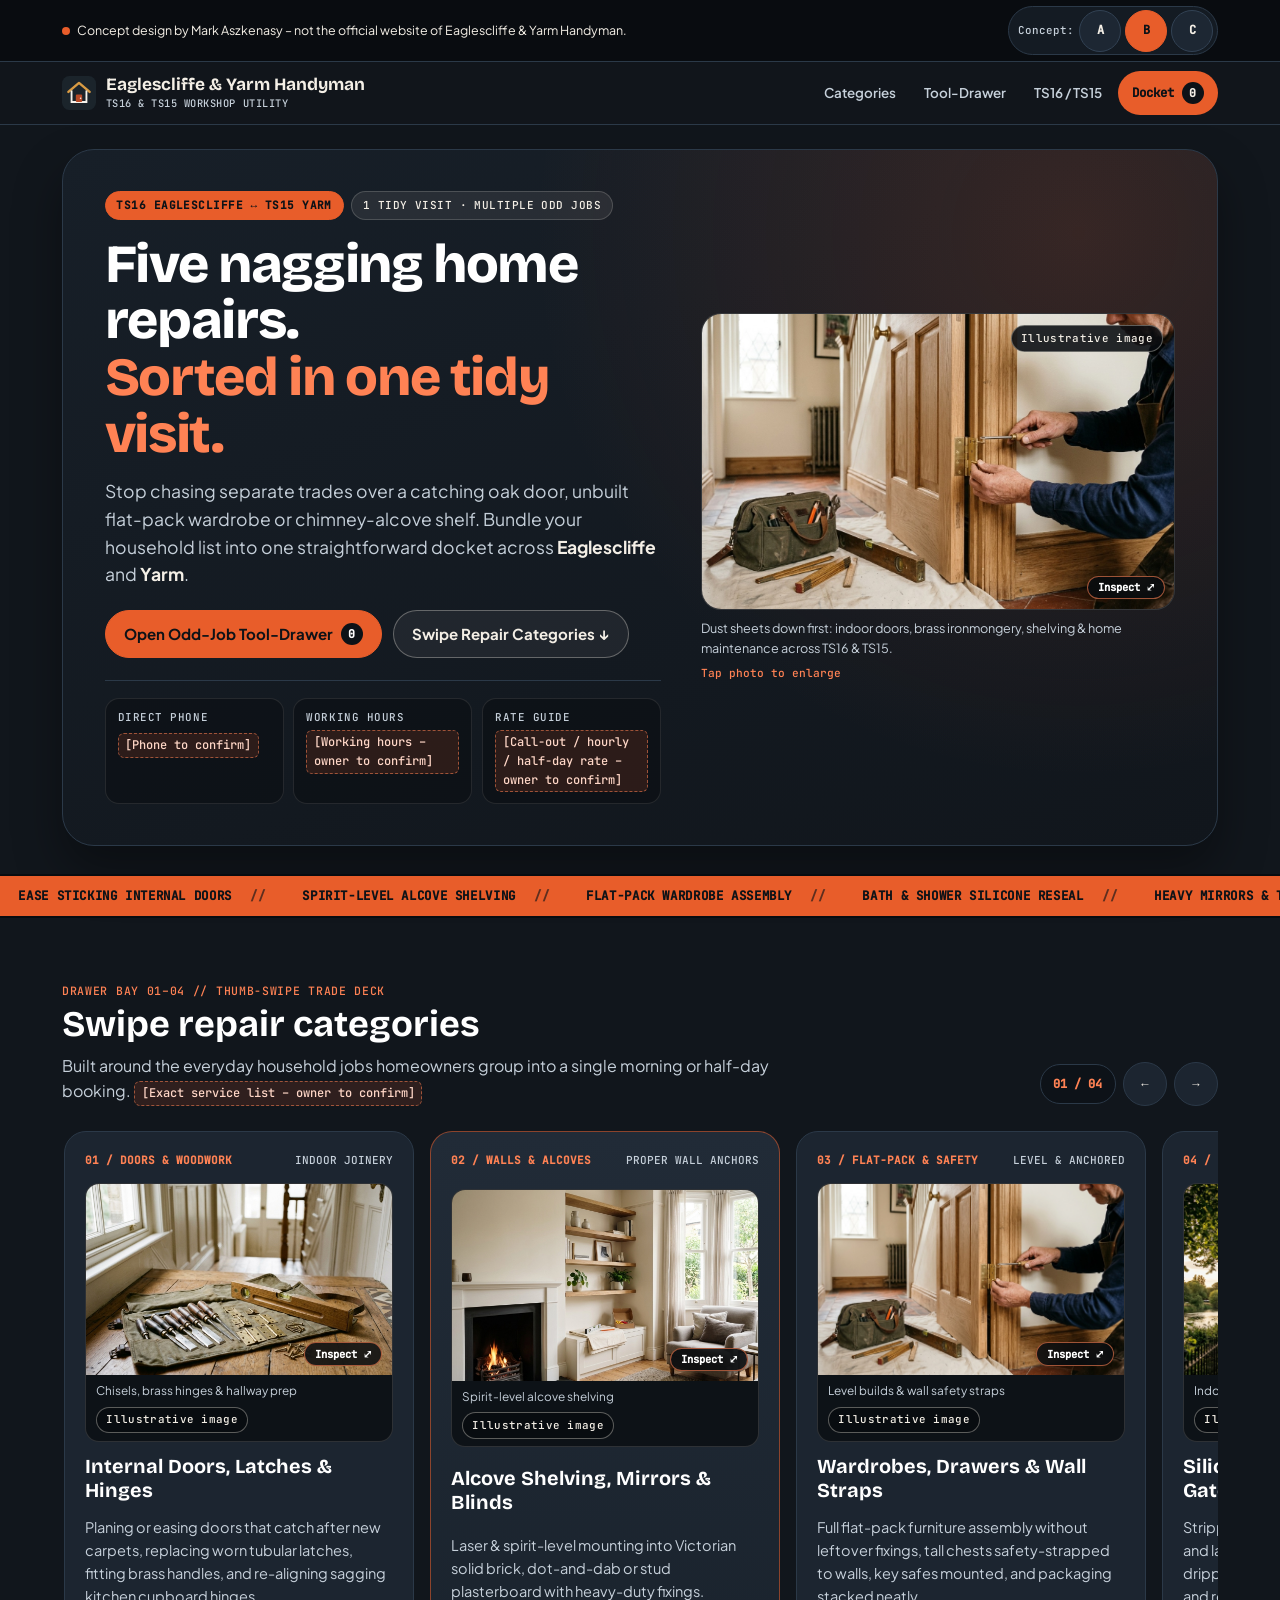
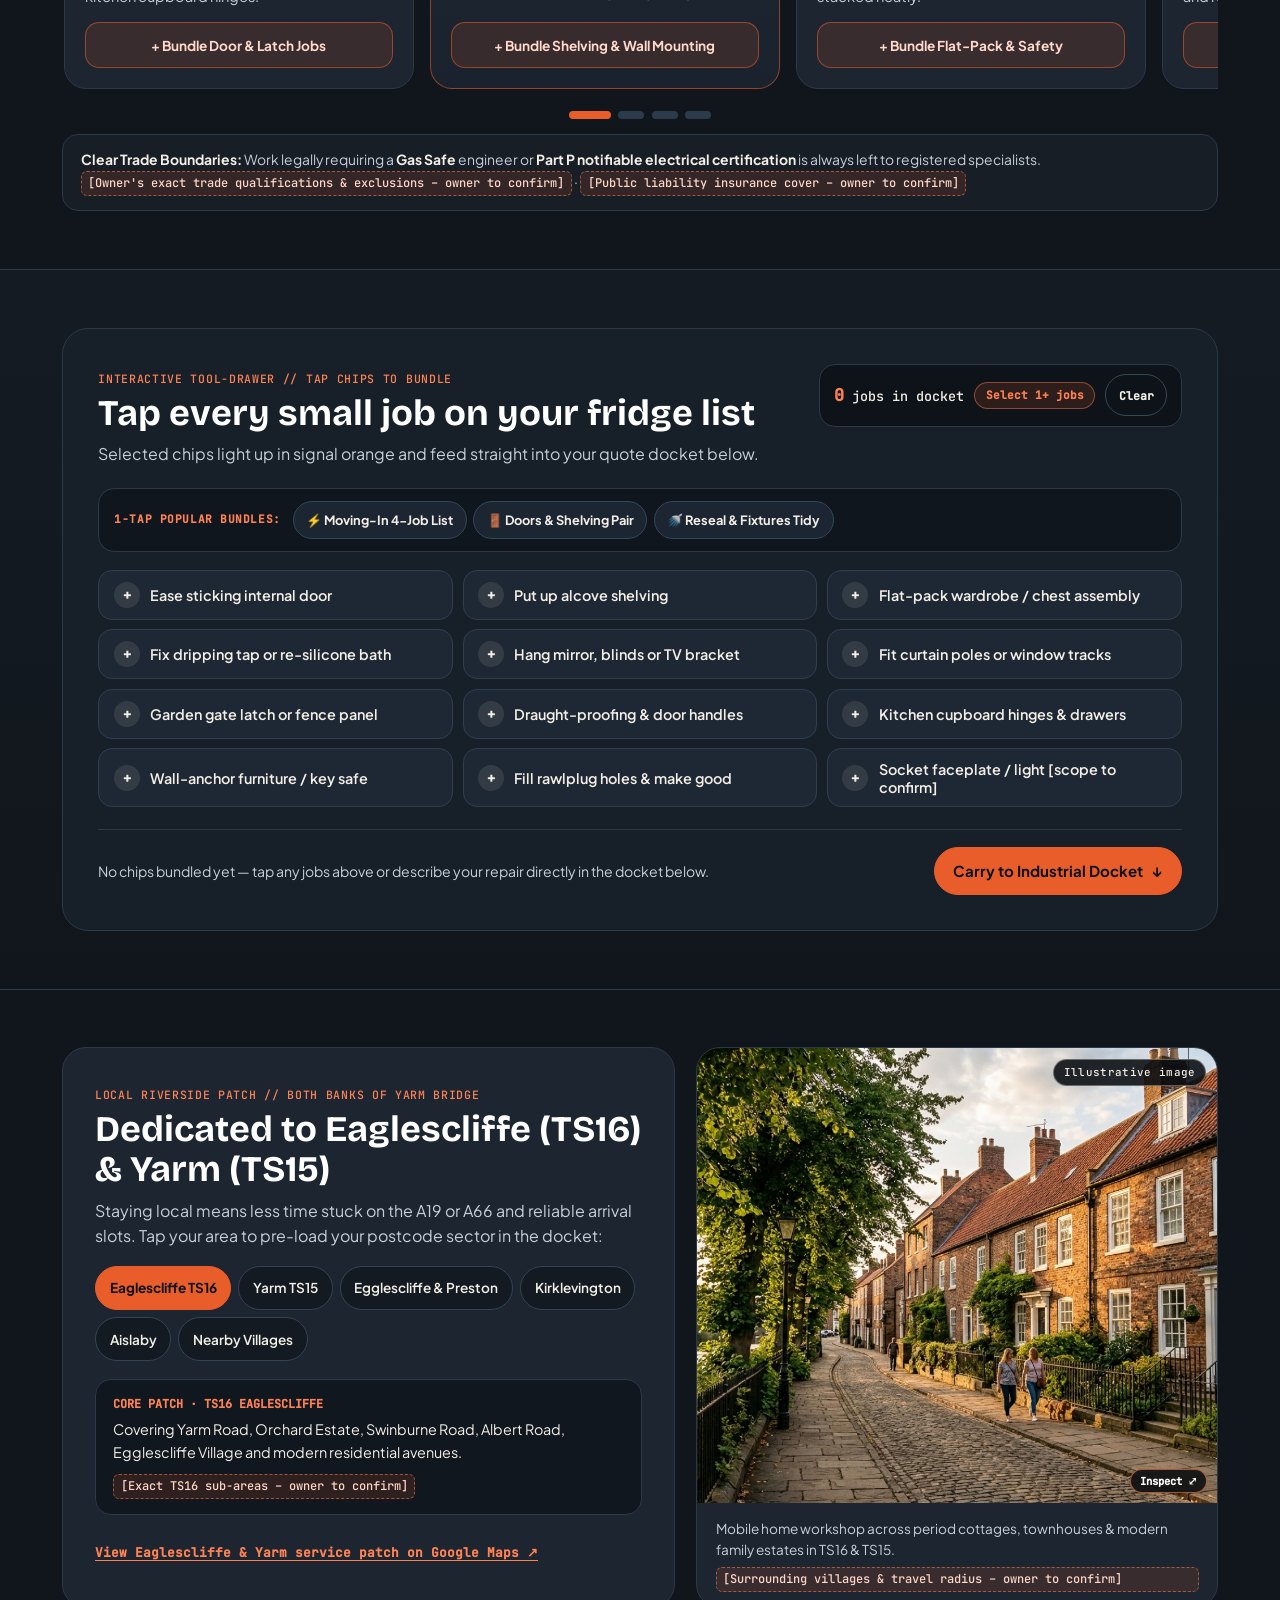
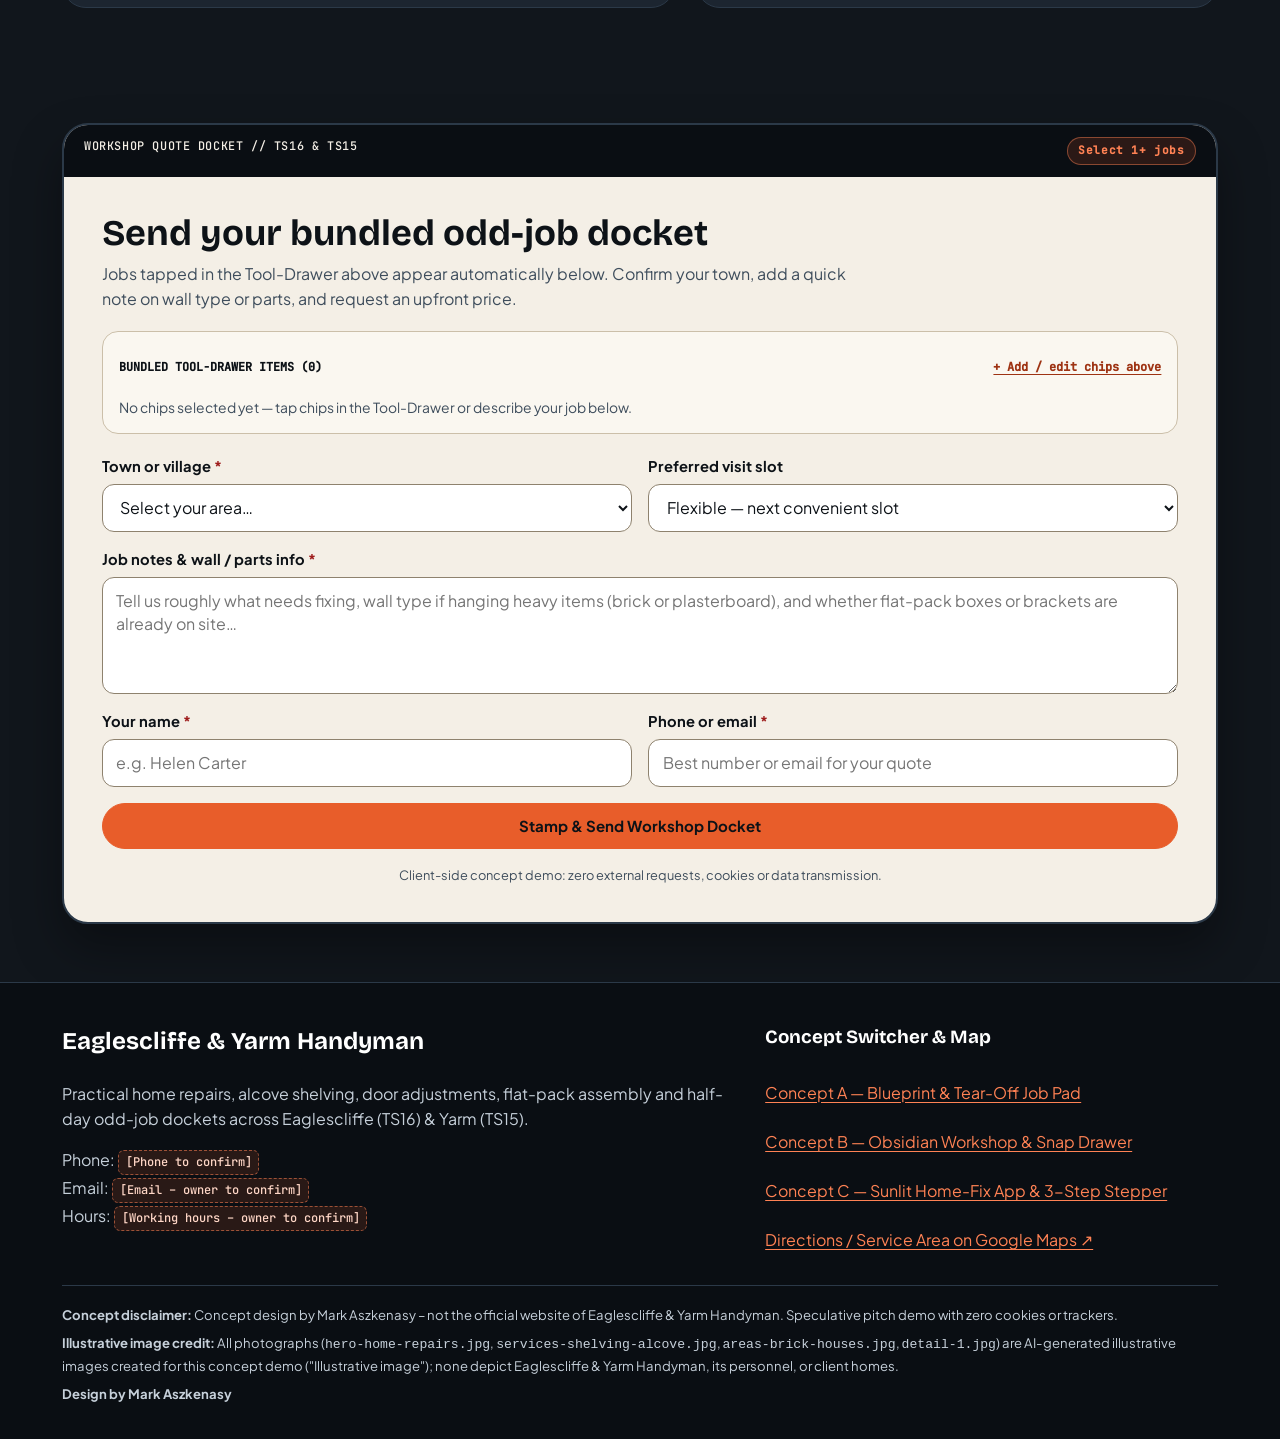
==== commit e463b39e: "Upgrade Sets A, B & C: 4-photo suite, lightbox, frosted docks, presets & live owner receipt" ====
--- a/b/index.html
+++ b/b/index.html
@@ -36,6 +36,7 @@
 
   <!-- Obsidian Workshop Top Utility Bar -->
   <header class="obsidian-header">
+    <div class="scroll-progress-hairline" id="b-scroll-progress" aria-hidden="true"></div>
     <div class="wrap obsidian-header__inner">
       <a class="brand-lockup" href="#top">
         <img class="brand-lockup__mark" src="../images/logo-mark.svg" width="36" height="36" alt="">
@@ -104,7 +105,7 @@
               </dl>
             </div>
 
-            <figure class="hero-media">
+            <figure class="hero-media" data-lightbox-trigger data-lightbox-src="../images/hero-home-repairs.jpg" data-lightbox-alt="Hands fitting a brass hinge onto a solid oak panelled door in a tidy hallway with a canvas tool bag and spirit level on a dust sheet" data-lightbox-caption="Dust sheets down first: indoor doors, brass ironmongery, shelving &amp; home maintenance across TS16 &amp; TS15." data-lightbox-spec="HERO PLATE // INDOOR JOINERY">
               <div class="hero-media__frame">
                 <img
                   src="../images/hero-home-repairs.jpg"
@@ -114,10 +115,11 @@
                   fetchpriority="high"
                 >
                 <span class="illus-badge">Illustrative image</span>
+                <button type="button" class="photo-zoom-btn" aria-label="Enlarge hero joinery photograph">Inspect &#x2922;</button>
               </div>
               <figcaption class="hero-media__caption">
                 <span>Dust sheets down first: indoor doors, brass ironmongery, shelving &amp; home maintenance across TS16 &amp; TS15.</span>
-                <span class="hero-media__tag">AI-generated concept photo</span>
+                <span class="hero-media__tag">Tap photo to enlarge</span>
               </figcaption>
             </figure>
           </div>
@@ -163,29 +165,41 @@
             </p>
           </div>
           <div class="snap-controls" aria-label="Scroll repair categories">
-            <button type="button" class="snap-btn" data-snap-dir="-1" aria-label="Previous repair category">&larr; Prev</button>
-            <button type="button" class="snap-btn" data-snap-dir="1" aria-label="Next repair category">Next &rarr;</button>
+            <span class="snap-counter" id="b-snap-counter" aria-live="polite">01 / 04</span>
+            <button type="button" class="snap-btn" data-snap-dir="-1" aria-label="Previous repair category">&larr;</button>
+            <button type="button" class="snap-btn" data-snap-dir="1" aria-label="Next repair category">&rarr;</button>
           </div>
         </div>
       </div>
 
       <div class="wrap snap-wrap">
         <div class="snap-rail" id="category-snap-rail" tabindex="0" role="region" aria-label="Repair category cards">
-          <!-- Card 01 -->
+          <!-- Card 01 (with new detail-1.jpg craftsman tool roll & brass hinges photo) -->
           <article class="snap-card">
             <div class="snap-card__top">
               <span class="snap-card__index">01 / DOORS &amp; WOODWORK</span>
               <span class="snap-card__spec">INDOOR JOINERY</span>
             </div>
+            <figure class="snap-card__photo" data-lightbox-trigger data-lightbox-src="../images/detail-1.jpg" data-lightbox-alt="Craftsman canvas tool roll, wood chisels, solid brass hinges and spirit level arranged neatly on an oak hallway floor" data-lightbox-caption="Sharp chisels, solid brass hinges &amp; precision joinery tools prepared cleanly on protected flooring." data-lightbox-spec="01 / DOORS &amp; BRASS IRONMONGERY">
+              <div class="snap-card__photo-stage">
+                <img
+                  src="../images/detail-1.jpg"
+                  width="1200"
+                  height="896"
+                  alt="Craftsman canvas tool roll, wood chisels, solid brass hinges and spirit level arranged neatly on an oak hallway floor"
+                  loading="lazy"
+                >
+                <button type="button" class="photo-zoom-btn" aria-label="Enlarge Doors and Brass Ironmongery photograph">Inspect &#x2922;</button>
+              </div>
+              <figcaption>
+                <span>Chisels, brass hinges &amp; hallway prep</span>
+                <span class="illus-badge illus-badge--inline">Illustrative image</span>
+              </figcaption>
+            </figure>
             <h3>Internal Doors, Latches &amp; Hinges</h3>
             <p>
               Planing or easing doors that catch after new carpets, replacing worn tubular latches, fitting brass handles, and re-aligning sagging kitchen cupboard hinges.
             </p>
-            <ul class="snap-card__bullets">
-              <li>Ease sticking or catching internal doors</li>
-              <li>Draught-proofing, handles, latches &amp; trim</li>
-              <li>Kitchen cupboard doors &amp; drawer runners</li>
-            </ul>
             <button
               type="button"
               class="btn btn--drawer-add"
@@ -201,14 +215,17 @@
               <span class="snap-card__index">02 / WALLS &amp; ALCOVES</span>
               <span class="snap-card__spec">PROPER WALL ANCHORS</span>
             </div>
-            <figure class="snap-card__photo">
-              <img
-                src="../images/services-shelving-alcove.jpg"
-                width="1200"
-                height="896"
-                alt="Solid oak floating shelves fitted into a living room chimney alcove with a spirit level and fixings on a dust sheet below"
-                loading="lazy"
-              >
+            <figure class="snap-card__photo" data-lightbox-trigger data-lightbox-src="../images/services-shelving-alcove.jpg" data-lightbox-alt="Solid oak floating shelves fitted into a living room chimney alcove with a spirit level and fixings on a dust sheet below" data-lightbox-caption="Spirit-level alcove shelving, heavy mirrors, curtain poles &amp; TV brackets into brick or stud." data-lightbox-spec="02 / WALLS &amp; ALCOVES">
+              <div class="snap-card__photo-stage">
+                <img
+                  src="../images/services-shelving-alcove.jpg"
+                  width="1200"
+                  height="896"
+                  alt="Solid oak floating shelves fitted into a living room chimney alcove with a spirit level and fixings on a dust sheet below"
+                  loading="lazy"
+                >
+                <button type="button" class="photo-zoom-btn" aria-label="Enlarge Alcove Shelving photograph">Inspect &#x2922;</button>
+              </div>
               <figcaption>
                 <span>Spirit-level alcove shelving</span>
                 <span class="illus-badge illus-badge--inline">Illustrative image</span>
@@ -227,21 +244,32 @@
             </button>
           </article>
 
-          <!-- Card 03 -->
+          <!-- Card 03 (with indoor craft photo) -->
           <article class="snap-card">
             <div class="snap-card__top">
               <span class="snap-card__index">03 / FLAT-PACK &amp; SAFETY</span>
               <span class="snap-card__spec">LEVEL &amp; ANCHORED</span>
             </div>
+            <figure class="snap-card__photo" data-lightbox-trigger data-lightbox-src="../images/hero-home-repairs.jpg" data-lightbox-alt="Hands fitting brass hardware in a tidy hallway with a canvas tool bag and spirit level on a dust sheet" data-lightbox-caption="Full flat-pack assembly, sturdy wall-strapping for tall wardrobes &amp; tidy room cleanup." data-lightbox-spec="03 / FLAT-PACK &amp; FIXTURES">
+              <div class="snap-card__photo-stage">
+                <img
+                  src="../images/hero-home-repairs.jpg"
+                  width="1440"
+                  height="803"
+                  alt="Hands fitting brass hardware in a tidy hallway with a canvas tool bag and spirit level on a dust sheet"
+                  loading="lazy"
+                >
+                <button type="button" class="photo-zoom-btn" aria-label="Enlarge Flat-Pack and Fixtures photograph">Inspect &#x2922;</button>
+              </div>
+              <figcaption>
+                <span>Level builds &amp; wall safety straps</span>
+                <span class="illus-badge illus-badge--inline">Illustrative image</span>
+              </figcaption>
+            </figure>
             <h3>Wardrobes, Drawers &amp; Wall Straps</h3>
             <p>
               Full flat-pack furniture assembly without leftover fixings, tall chests safety-strapped to walls, key safes mounted, and packaging stacked neatly.
             </p>
-            <ul class="snap-card__bullets">
-              <li>Wardrobes, beds, desks &amp; chests of drawers</li>
-              <li>Safety wall-strapping, coat hooks &amp; key safes</li>
-              <li>Socket faceplate / light swaps <span class="ph">[scope to confirm]</span></li>
-            </ul>
             <button
               type="button"
               class="btn btn--drawer-add"
@@ -251,21 +279,32 @@
             </button>
           </article>
 
-          <!-- Card 04 -->
+          <!-- Card 04 (with exterior brick townhouses photo) -->
           <article class="snap-card">
             <div class="snap-card__top">
               <span class="snap-card__index">04 / WET ROOMS &amp; GARDEN</span>
               <span class="snap-card__spec">SEAL &amp; SECURE</span>
             </div>
+            <figure class="snap-card__photo" data-lightbox-trigger data-lightbox-src="../images/areas-brick-houses.jpg" data-lightbox-alt="Warm red-brick period townhouses with pantile roofs beside a tree-lined riverside walk in evening sunlight" data-lightbox-caption="Preventative indoor &amp; outdoor maintenance across period brick cottages and modern estates." data-lightbox-spec="04 / WET ROOMS &amp; EXTERIOR">
+              <div class="snap-card__photo-stage">
+                <img
+                  src="../images/areas-brick-houses.jpg"
+                  width="1440"
+                  height="803"
+                  alt="Warm red-brick period townhouses with pantile roofs beside a tree-lined riverside walk in evening sunlight"
+                  loading="lazy"
+                >
+                <button type="button" class="photo-zoom-btn" aria-label="Enlarge Wet Rooms and Garden photograph">Inspect &#x2922;</button>
+              </div>
+              <figcaption>
+                <span>Indoor seals &amp; garden gate latches</span>
+                <span class="illus-badge illus-badge--inline">Illustrative image</span>
+              </figcaption>
+            </figure>
             <h3>Silicone Resealing, Taps &amp; Gates</h3>
             <p>
               Stripping tired mouldy bath or shower sealant and laying crisp sanitary silicone, fixing dripping taps, making good old wall holes, and repairing garden gate latches.
             </p>
-            <ul class="snap-card__bullets">
-              <li>Strip &amp; re-silicone bath or shower tray</li>
-              <li>Garden gate latches, hinges &amp; fence panels</li>
-              <li>Rawlplug hole filling &amp; tidy plaster patching</li>
-            </ul>
             <button
               type="button"
               class="btn btn--drawer-add"
@@ -274,6 +313,13 @@
               + Bundle Silicone &amp; Gate Jobs
             </button>
           </article>
+        </div>
+
+        <div class="snap-dots" id="b-snap-dots" role="tablist" aria-label="Category card position">
+          <button type="button" class="snap-dot is-active" data-snap-dot="0" aria-label="Go to card 1"></button>
+          <button type="button" class="snap-dot" data-snap-dot="1" aria-label="Go to card 2"></button>
+          <button type="button" class="snap-dot" data-snap-dot="2" aria-label="Go to card 3"></button>
+          <button type="button" class="snap-dot" data-snap-dot="3" aria-label="Go to card 4"></button>
         </div>
       </div>
 
@@ -301,10 +347,20 @@
               <span class="drawer-tally-Readout">
                 <strong data-bundle-count>0</strong> <span data-bundle-word>jobs</span> in docket
               </span>
+              <span class="scope-badge" data-visit-scope>Select 1+ jobs</span>
               <div class="drawer-panel__quick-btns">
-                <button type="button" class="btn-mini" id="preset-fridge-btn">Try 3-job sample</button>
                 <button type="button" class="btn-mini btn-mini--ghost" id="clear-drawer-btn">Clear</button>
               </div>
+            </div>
+          </div>
+
+          <!-- 1-Tap Popular Odd-Job Bundles -->
+          <div class="quick-bundles-bar" role="group" aria-label="1-tap popular odd-job bundles">
+            <span class="quick-bundles-bar__label">1-Tap Popular Bundles:</span>
+            <div class="quick-bundles-bar__pills">
+              <button type="button" class="quick-bundle-pill" data-quick-bundle="moving-in" aria-pressed="false">&#9889; Moving-In 4-Job List</button>
+              <button type="button" class="quick-bundle-pill" data-quick-bundle="doors-shelving" aria-pressed="false">&#128682; Doors &amp; Shelving Pair</button>
+              <button type="button" class="quick-bundle-pill" data-quick-bundle="reseal-tidy" aria-pressed="false">&#128703; Reseal &amp; Fixtures Tidy</button>
             </div>
           </div>
 
@@ -422,7 +478,7 @@
           </a>
         </div>
 
-        <figure class="patch-photo-card">
+        <figure class="patch-photo-card" data-lightbox-trigger data-lightbox-src="../images/areas-brick-houses.jpg" data-lightbox-alt="Warm red-brick period townhouses with pantile roofs beside a tree-lined riverside walk in evening sunlight" data-lightbox-caption="Mobile home workshop across period cottages, townhouses &amp; modern family estates in TS16 &amp; TS15." data-lightbox-spec="LOCAL PATCH // TS16 &amp; TS15">
           <div class="patch-photo-card__img">
             <img
               src="../images/areas-brick-houses.jpg"
@@ -432,6 +488,7 @@
               loading="lazy"
             >
             <span class="illus-badge">Illustrative image</span>
+            <button type="button" class="photo-zoom-btn" aria-label="Enlarge Eaglescliffe and Yarm riverside townhouses photograph">Inspect &#x2922;</button>
           </div>
           <figcaption class="patch-photo-card__cap">
             <span>Mobile home workshop across period cottages, townhouses &amp; modern family estates in TS16 &amp; TS15.</span>
@@ -447,7 +504,7 @@
         <div class="chalk-docket">
           <div class="chalk-docket__bar">
             <span>WORKSHOP QUOTE DOCKET // TS16 &amp; TS15</span>
-            <span>NO-OBLIGATION ESTIMATE</span>
+            <span class="scope-badge" data-visit-scope>Select 1+ jobs</span>
           </div>
 
           <div class="chalk-docket__body">
@@ -533,6 +590,44 @@
 
             <div class="demo-confirm" id="b-demo-confirm" tabindex="-1" role="status" aria-live="polite" hidden>
               <p class="demo-confirm__exact">Demo only – in the live site this would go straight to Eaglescliffe &amp; Yarm Handyman.</p>
+
+              <div class="owner-ticket" id="b-owner-ticket">
+                <div class="owner-ticket__head">
+                  <span>What Eaglescliffe &amp; Yarm Handyman Receives</span>
+                  <span class="owner-ticket__ref" id="b-ticket-ref">REF #EY-2041</span>
+                </div>
+                <dl class="owner-ticket__grid">
+                  <div>
+                    <dt>Customer</dt>
+                    <dd id="b-ticket-name">&mdash;</dd>
+                  </div>
+                  <div>
+                    <dt>Reply Contact</dt>
+                    <dd id="b-ticket-contact">&mdash;</dd>
+                  </div>
+                  <div>
+                    <dt>Area &amp; Slot</dt>
+                    <dd id="b-ticket-area">&mdash;</dd>
+                  </div>
+                  <div>
+                    <dt>Visit Scope</dt>
+                    <dd id="b-ticket-scope">&mdash;</dd>
+                  </div>
+                  <div class="owner-ticket__full">
+                    <dt>Bundled Odd Jobs</dt>
+                    <dd id="b-ticket-jobs">&mdash;</dd>
+                  </div>
+                  <div class="owner-ticket__full">
+                    <dt>Job Notes</dt>
+                    <dd id="b-ticket-notes">&mdash;</dd>
+                  </div>
+                </dl>
+                <div class="owner-ticket__actions">
+                  <button type="button" class="btn btn--signal btn--compact" id="b-copy-summary-btn">Copy Summary</button>
+                  <button type="button" class="btn btn--chalk-outline btn--compact" id="b-reset-demo-btn">Reset Demo</button>
+                </div>
+              </div>
+
               <p class="demo-confirm__recap" id="b-demo-recap"></p>
             </div>
           </div>
@@ -574,7 +669,7 @@
 
       <div class="footer-legal">
         <p><strong>Concept disclaimer:</strong> Concept design by Mark Aszkenasy – not the official website of Eaglescliffe &amp; Yarm Handyman. Speculative pitch demo with zero cookies or trackers.</p>
-        <p><strong>Illustrative image credit:</strong> All photographs (<code>hero-home-repairs.jpg</code>, <code>services-shelving-alcove.jpg</code>, <code>areas-brick-houses.jpg</code>) are AI-generated illustrative images created for this concept demo ("Illustrative image"); none depict Eaglescliffe &amp; Yarm Handyman, its personnel, or client homes.</p>
+        <p><strong>Illustrative image credit:</strong> All photographs (<code>hero-home-repairs.jpg</code>, <code>services-shelving-alcove.jpg</code>, <code>areas-brick-houses.jpg</code>, <code>detail-1.jpg</code>) are AI-generated illustrative images created for this concept demo ("Illustrative image"); none depict Eaglescliffe &amp; Yarm Handyman, its personnel, or client homes.</p>
         <p><strong>Design by Mark Aszkenasy</strong></p>
       </div>
     </div>
--- a/b/css/styles.css
+++ b/b/css/styles.css
@@ -731,9 +731,7 @@
 
 @media (min-width: 1120px) {
   .snap-rail {
-    grid-template-columns: repeat(4, minmax(0, 1fr));
-    grid-auto-flow: row;
-    overflow-x: visible;
+    grid-auto-columns: minmax(350px, 43%);
   }
 }
 
@@ -1387,10 +1385,19 @@
   grid-template-columns: 1fr auto;
   gap: 0.45rem;
   padding: 0.4rem;
-  background: #161E27;
-  border: 1.5px solid #354759;
-  border-radius: 999px;
-  box-shadow: 0 14px 32px rgba(0, 0, 0, 0.55);
+  background: rgba(17, 23, 30, 0.95);
+  backdrop-filter: blur(20px) saturate(180%);
+  -webkit-backdrop-filter: blur(20px) saturate(180%);
+  border: 1.5px solid rgba(255, 255, 255, 0.16);
+  border-radius: 999px;
+  box-shadow: inset 0 1px 0 rgba(255, 255, 255, 0.14), 0 16px 36px rgba(0, 0, 0, 0.62);
+  transition: transform 0.28s cubic-bezier(0.22, 1, 0.36, 1), opacity 0.22s ease;
+}
+
+.floating-pill-dock.is-cleared {
+  transform: translateY(130%);
+  opacity: 0;
+  pointer-events: none;
 }
 
 @media (min-width: 900px) {
@@ -1425,6 +1432,447 @@
 .dock-pill--action {
   background: var(--signal);
   color: var(--ink-dark);
+}
+
+/* ==========================================================================
+   10. AGENCY UPGRADES: VIEW TRANSITIONS, PROGRESS HAIRLINE, MOBILE HERO FOLD,
+       SNAP COUNTER + DOTS, 1-TAP BUNDLES, LIGHTBOX, MICRO-TOAST & TICKET
+   ========================================================================== */
+@media (prefers-reduced-motion: no-preference) {
+  @view-transition {
+    navigation: auto;
+  }
+}
+
+.scroll-progress-hairline {
+  position: absolute;
+  top: 0;
+  left: 0;
+  width: 100%;
+  height: 2.5px;
+  background: var(--signal);
+  transform-origin: 0 50%;
+  transform: scaleX(0);
+  pointer-events: none;
+  z-index: 10;
+}
+
+@media (max-width: 720px) {
+  .concept-banner {
+    padding: 0.26rem 0;
+  }
+  .concept-banner__inner {
+    display: grid;
+    grid-template-columns: minmax(0, 1fr) auto;
+    align-items: center;
+    gap: 0.42rem;
+  }
+  .concept-banner__text {
+    font-size: 0.67rem;
+    line-height: 1.22;
+    align-items: flex-start;
+    gap: 0.34rem;
+  }
+  .concept-banner__dot {
+    width: 6px;
+    height: 6px;
+    margin-top: 0.25rem;
+  }
+  .concept-switcher__label {
+    display: none;
+  }
+  .concept-switcher {
+    padding: 0.1rem;
+    gap: 0.16rem;
+  }
+  .concept-switcher__pill {
+    min-width: 40px;
+    min-height: 40px;
+    padding: 0 0.42rem;
+    font-size: 0.72rem;
+  }
+}
+
+/* Mobile Above-the-Fold Hero Media (< 960px) */
+@media (max-width: 959px) {
+  .hero-media {
+    order: -1;
+  }
+  .hero-media__frame img {
+    aspect-ratio: 16 / 9;
+  }
+  .hero-media__caption {
+    margin-top: 0.42rem;
+    font-size: 0.74rem;
+  }
+}
+
+[data-lightbox-trigger] {
+  cursor: pointer;
+}
+
+.snap-card__photo-stage {
+  position: relative;
+  overflow: hidden;
+}
+
+.photo-zoom-btn {
+  position: absolute;
+  bottom: 0.6rem;
+  right: 0.6rem;
+  z-index: 3;
+  background: rgba(9, 12, 16, 0.86);
+  color: #FFFFFF;
+  border: 1px solid rgba(255, 130, 84, 0.6);
+  border-radius: 999px;
+  padding: 0.24rem 0.58rem;
+  font-family: var(--font-mono);
+  font-size: 0.66rem;
+  font-weight: 700;
+  cursor: pointer;
+  backdrop-filter: blur(8px);
+  -webkit-backdrop-filter: blur(8px);
+}
+
+.photo-zoom-btn:hover {
+  background: var(--signal);
+  color: var(--ink-dark);
+  border-color: var(--signal);
+}
+
+/* Snap Rail Counter + Dots */
+.snap-controls {
+  align-items: center;
+}
+
+.snap-counter {
+  display: inline-flex;
+  align-items: center;
+  min-height: 40px;
+  padding: 0 0.78rem;
+  border-radius: 999px;
+  background: #0D1218;
+  border: 1px solid var(--iron-border);
+  font-family: var(--font-mono);
+  font-size: 0.75rem;
+  font-weight: 700;
+  color: var(--signal-text-dark);
+}
+
+.snap-btn {
+  min-width: 44px;
+  padding: 0 0.75rem;
+}
+
+.snap-dots {
+  display: flex;
+  align-items: center;
+  justify-content: center;
+  gap: 0.45rem;
+  margin-top: 0.4rem;
+}
+
+.snap-dot {
+  width: 26px;
+  height: 8px;
+  border-radius: 999px;
+  border: 0;
+  padding: 0;
+  background: #2C3B4B;
+  cursor: pointer;
+  transition: width 0.2s ease, background-color 0.2s ease;
+}
+
+.snap-dot.is-active {
+  width: 42px;
+  background: var(--signal);
+}
+
+/* 1-Tap Popular Bundles & Live Visit Scope Badge */
+.quick-bundles-bar {
+  display: flex;
+  flex-wrap: wrap;
+  align-items: center;
+  gap: 0.5rem 0.75rem;
+  padding: 0.75rem 0.95rem;
+  margin-bottom: 1.1rem;
+  border-radius: 16px;
+  background: #10161D;
+  border: 1px solid var(--iron-border);
+}
+
+.quick-bundles-bar__label {
+  font-family: var(--font-mono);
+  font-size: 0.7rem;
+  font-weight: 700;
+  text-transform: uppercase;
+  letter-spacing: 0.05em;
+  color: var(--signal-text-dark);
+}
+
+.quick-bundles-bar__pills {
+  display: flex;
+  flex-wrap: wrap;
+  gap: 0.42rem;
+}
+
+.quick-bundle-pill {
+  min-height: 38px;
+  padding: 0.35rem 0.78rem;
+  border-radius: 999px;
+  background: #1C2632;
+  color: var(--chalk);
+  border: 1px solid #354759;
+  font-family: var(--font-sans);
+  font-size: 0.8rem;
+  font-weight: 700;
+  cursor: pointer;
+  transition: background-color 0.15s ease, color 0.15s ease, border-color 0.15s ease;
+}
+
+.quick-bundle-pill:hover {
+  border-color: var(--signal);
+  color: #FFFFFF;
+}
+
+.quick-bundle-pill[aria-pressed="true"] {
+  background: var(--signal);
+  color: var(--ink-dark);
+  border-color: var(--signal);
+}
+
+.scope-badge {
+  display: inline-flex;
+  align-items: center;
+  padding: 0.24rem 0.65rem;
+  border-radius: 999px;
+  background: rgba(232, 93, 42, 0.15);
+  color: var(--signal-text-dark);
+  border: 1px solid rgba(255, 130, 84, 0.45);
+  font-family: var(--font-mono);
+  font-size: 0.7rem;
+  font-weight: 700;
+  white-space: nowrap;
+}
+
+.scope-badge.is-active {
+  background: var(--signal);
+  color: var(--ink-dark);
+  border-color: var(--signal);
+}
+
+/* Micro-Toast */
+.micro-toast {
+  position: fixed;
+  right: 1.1rem;
+  bottom: 1.2rem;
+  z-index: 1200;
+  max-width: min(92vw, 380px);
+  background: rgba(14, 20, 27, 0.96);
+  color: var(--chalk);
+  border: 1.5px solid var(--signal);
+  border-radius: 999px;
+  padding: 0.52rem 0.95rem;
+  font-family: var(--font-mono);
+  font-size: 0.74rem;
+  font-weight: 600;
+  box-shadow: 0 14px 32px rgba(0, 0, 0, 0.5);
+  backdrop-filter: blur(14px);
+  -webkit-backdrop-filter: blur(14px);
+  opacity: 0;
+  transform: translateY(12px);
+  pointer-events: none;
+  transition: opacity 0.2s ease, transform 0.22s cubic-bezier(0.22, 1, 0.36, 1);
+}
+
+.micro-toast.is-visible {
+  opacity: 1;
+  transform: translateY(0);
+}
+
+@media (max-width: 899px) {
+  .micro-toast {
+    left: 50%;
+    right: auto;
+    bottom: calc(5rem + env(safe-area-inset-bottom, 0px));
+    transform: translate(-50%, 12px);
+    text-align: center;
+  }
+  .micro-toast.is-visible {
+    transform: translate(-50%, 0);
+  }
+}
+
+/* Live Digital Enquiry Ticket */
+.owner-ticket {
+  margin: 0.75rem 0;
+  background: #151E27;
+  border: 1px solid #334558;
+  border-radius: 14px;
+  overflow: hidden;
+}
+
+.owner-ticket__head {
+  background: #090D12;
+  padding: 0.6rem 0.95rem;
+  display: flex;
+  flex-wrap: wrap;
+  align-items: center;
+  justify-content: space-between;
+  gap: 0.4rem;
+  font-family: var(--font-mono);
+  font-size: 0.72rem;
+  font-weight: 700;
+  text-transform: uppercase;
+  letter-spacing: 0.04em;
+  color: var(--chalk);
+}
+
+.owner-ticket__ref {
+  color: var(--signal-text-dark);
+}
+
+.owner-ticket__grid {
+  margin: 0;
+  padding: 0.85rem 0.95rem;
+  display: grid;
+  grid-template-columns: repeat(2, minmax(0, 1fr));
+  gap: 0.65rem 1rem;
+}
+
+@media (max-width: 560px) {
+  .owner-ticket__grid {
+    grid-template-columns: 1fr;
+  }
+}
+
+.owner-ticket__full {
+  grid-column: 1 / -1;
+}
+
+.owner-ticket__grid dt {
+  font-family: var(--font-mono);
+  font-size: 0.67rem;
+  text-transform: uppercase;
+  letter-spacing: 0.04em;
+  color: var(--chalk-soft);
+  margin-bottom: 0.14rem;
+}
+
+.owner-ticket__grid dd {
+  margin: 0;
+  font-size: 0.89rem;
+  font-weight: 600;
+  color: #FFFFFF;
+  line-height: 1.38;
+  overflow-wrap: anywhere;
+}
+
+.owner-ticket__actions {
+  padding: 0.68rem 0.95rem;
+  background: #0F151C;
+  border-top: 1px solid var(--iron-border);
+  display: flex;
+  flex-wrap: wrap;
+  gap: 0.5rem;
+}
+
+.btn--compact {
+  min-height: 40px;
+  padding: 0.45rem 0.88rem;
+  font-size: 0.82rem;
+}
+
+/* Native <dialog> Photo Lightbox */
+.photo-lightbox {
+  border: 1.5px solid var(--signal);
+  border-radius: 18px;
+  padding: 0;
+  max-width: min(94vw, 880px);
+  width: 100%;
+  background: #11171F;
+  color: var(--chalk);
+  box-shadow: 0 24px 64px rgba(0, 0, 0, 0.72);
+  overflow: hidden;
+}
+
+.photo-lightbox::backdrop {
+  background: rgba(7, 10, 14, 0.82);
+  backdrop-filter: blur(12px);
+  -webkit-backdrop-filter: blur(12px);
+}
+
+.photo-lightbox__bar {
+  display: flex;
+  align-items: center;
+  justify-content: space-between;
+  gap: 0.75rem;
+  padding: 0.65rem 1rem;
+  background: #0A0E13;
+  border-bottom: 1px solid var(--iron-border);
+}
+
+.photo-lightbox__spec {
+  font-family: var(--font-mono);
+  font-size: 0.74rem;
+  font-weight: 700;
+  color: var(--signal-text-dark);
+}
+
+.photo-lightbox__close {
+  min-width: 40px;
+  min-height: 40px;
+  border-radius: 999px;
+  border: 1px solid #354759;
+  background: #1A232E;
+  color: #FFFFFF;
+  font-size: 1rem;
+  font-weight: 700;
+  cursor: pointer;
+}
+
+.photo-lightbox__close:hover {
+  background: var(--signal);
+  color: var(--ink-dark);
+  border-color: var(--signal);
+}
+
+.photo-lightbox__stage {
+  background: #080B0F;
+  display: flex;
+  align-items: center;
+  justify-content: center;
+  max-height: 68vh;
+  overflow: hidden;
+}
+
+.photo-lightbox__stage img {
+  width: 100%;
+  max-height: 68vh;
+  object-fit: contain;
+}
+
+.photo-lightbox__foot {
+  padding: 0.85rem 1rem;
+  display: flex;
+  flex-wrap: wrap;
+  align-items: center;
+  justify-content: space-between;
+  gap: 0.75rem;
+  background: #11171F;
+}
+
+.photo-lightbox__meta {
+  display: flex;
+  flex-direction: column;
+  gap: 0.35rem;
+  max-width: 58ch;
+}
+
+.photo-lightbox__caption {
+  margin: 0;
+  font-size: 0.88rem;
+  color: var(--chalk);
 }
 
 @media (prefers-reduced-motion: reduce) {
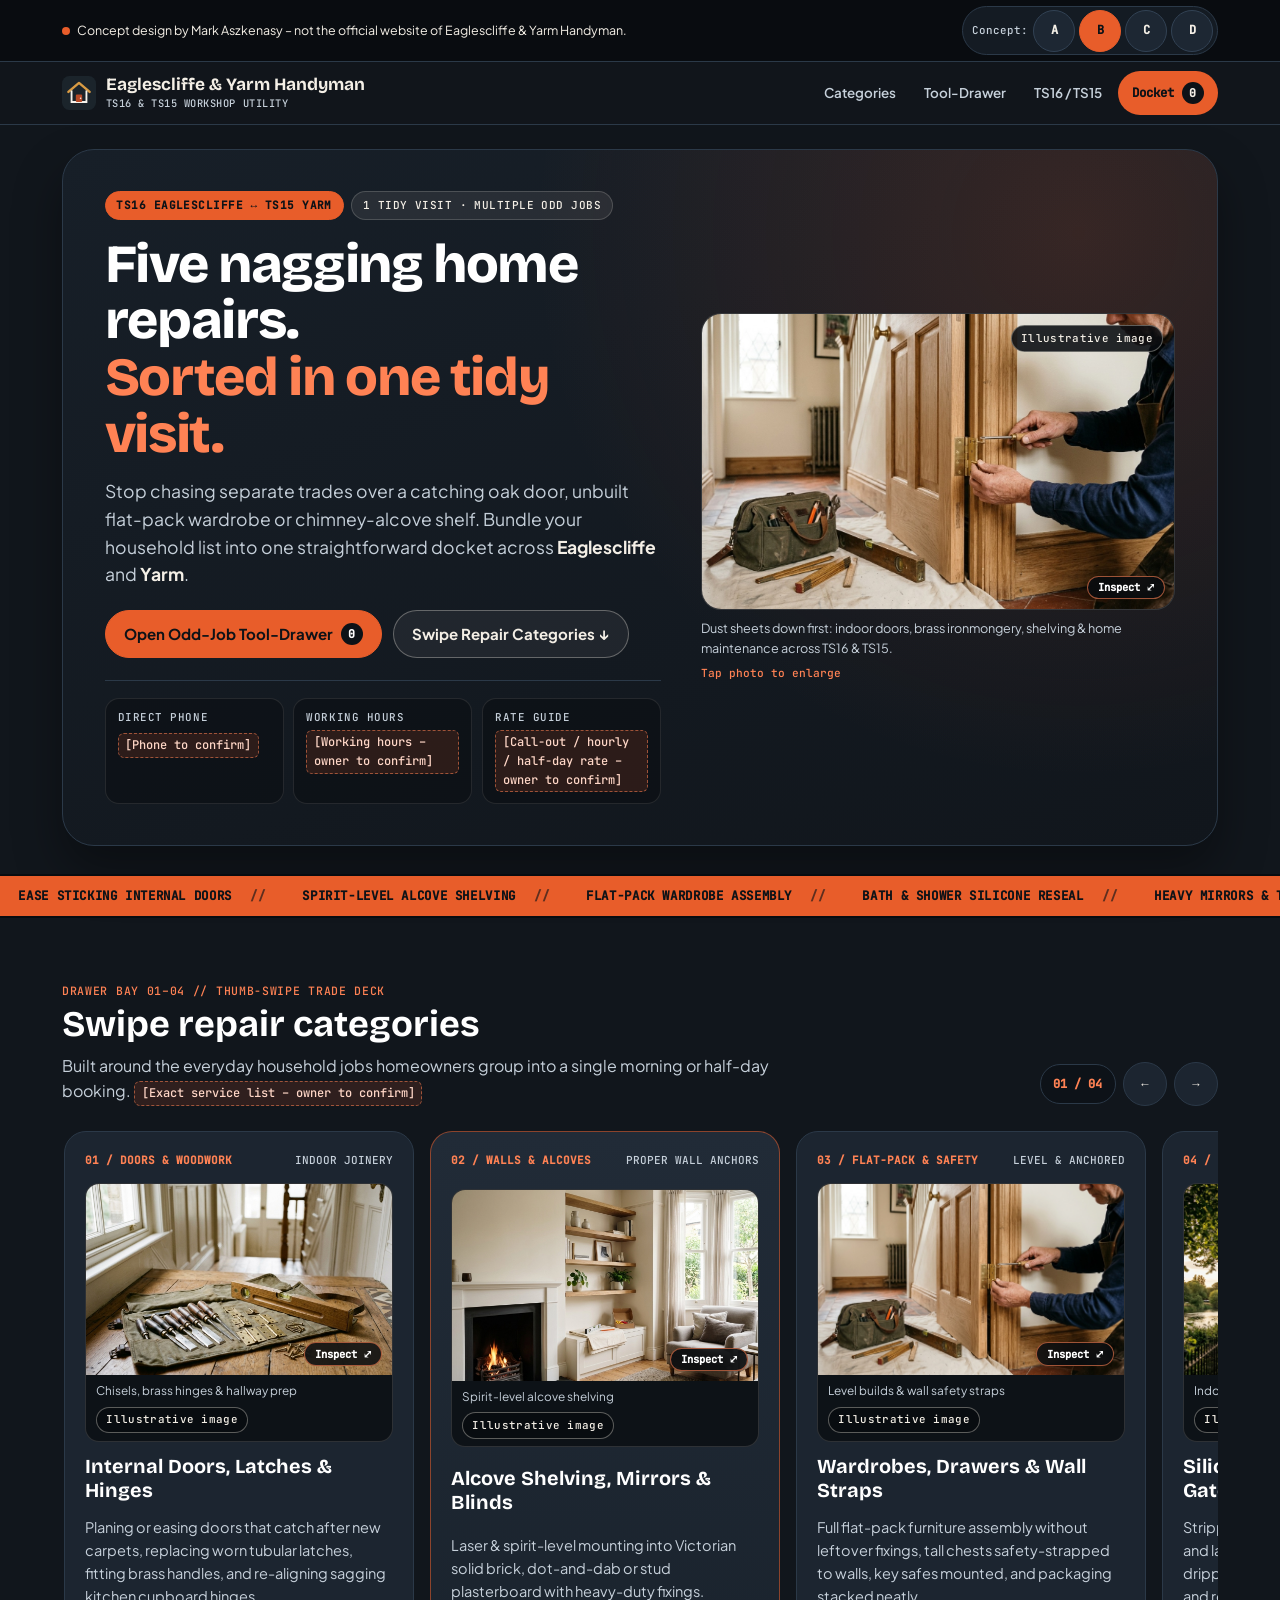
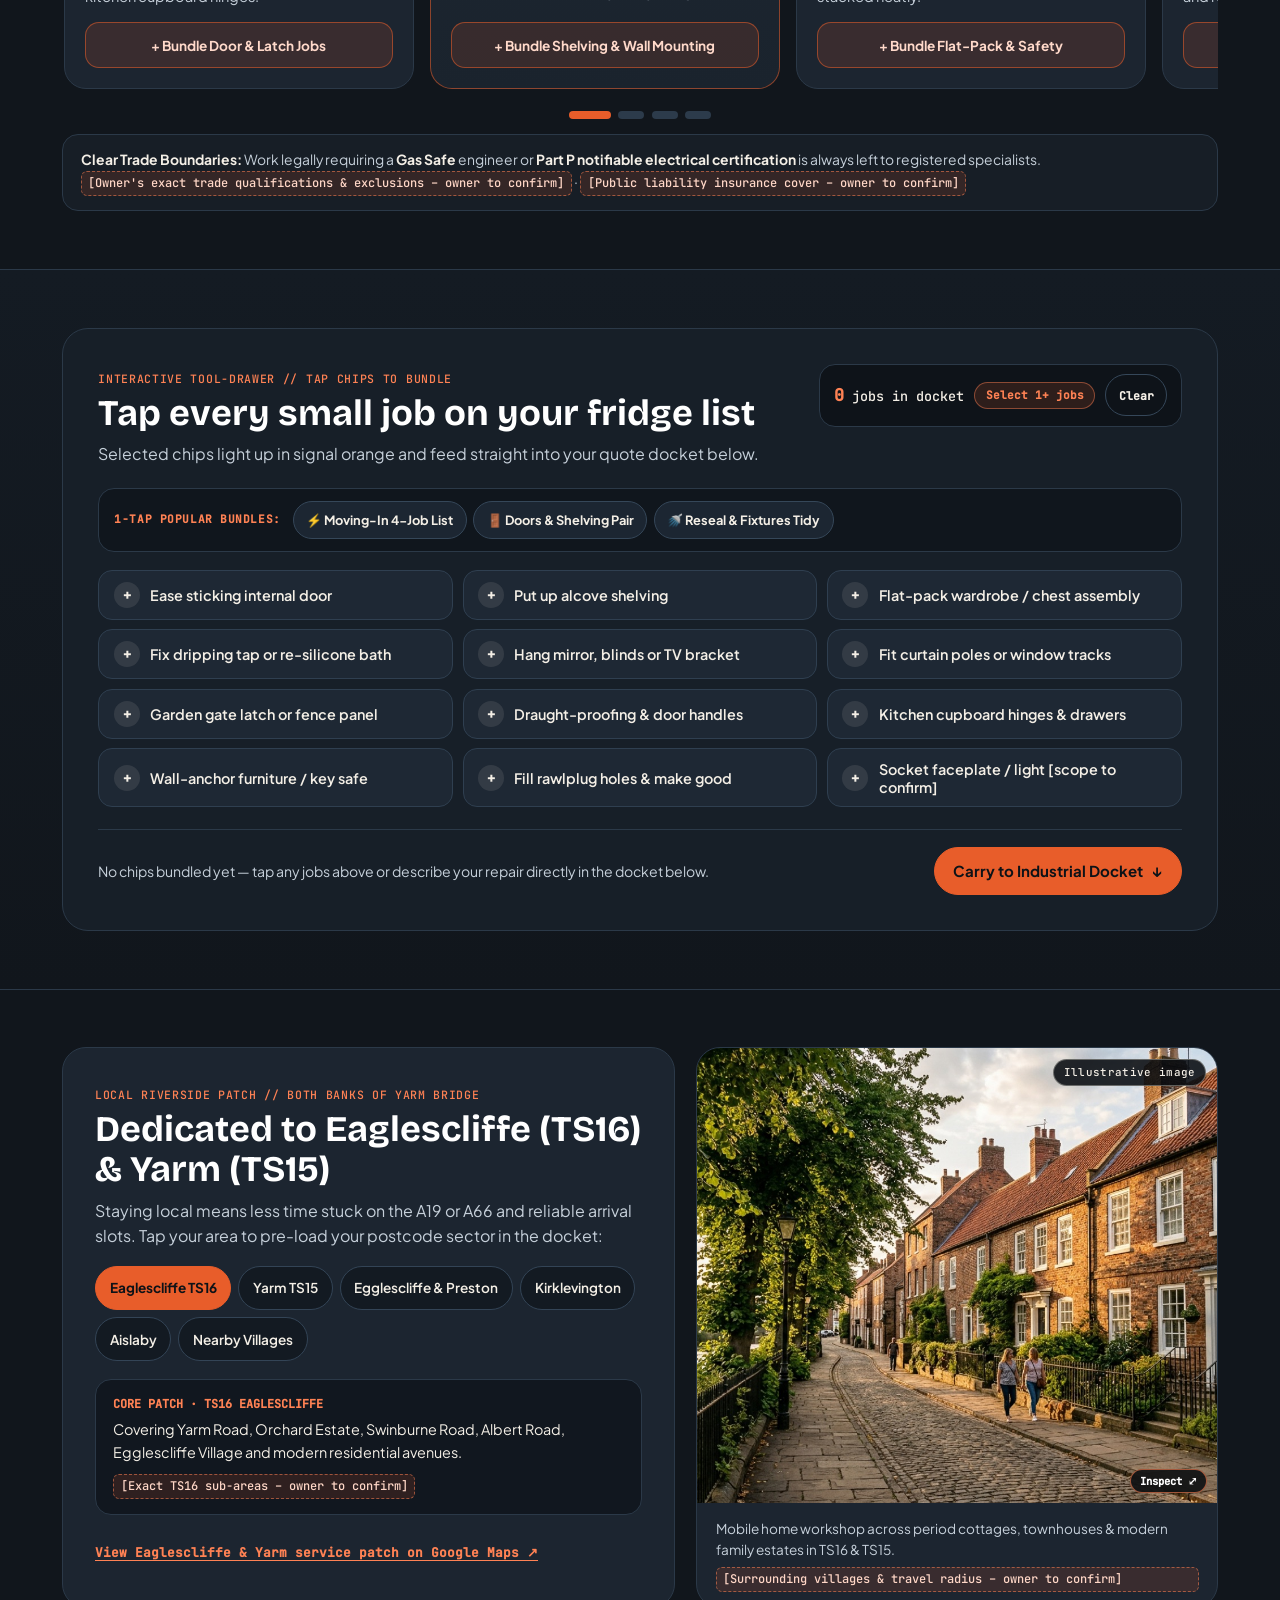
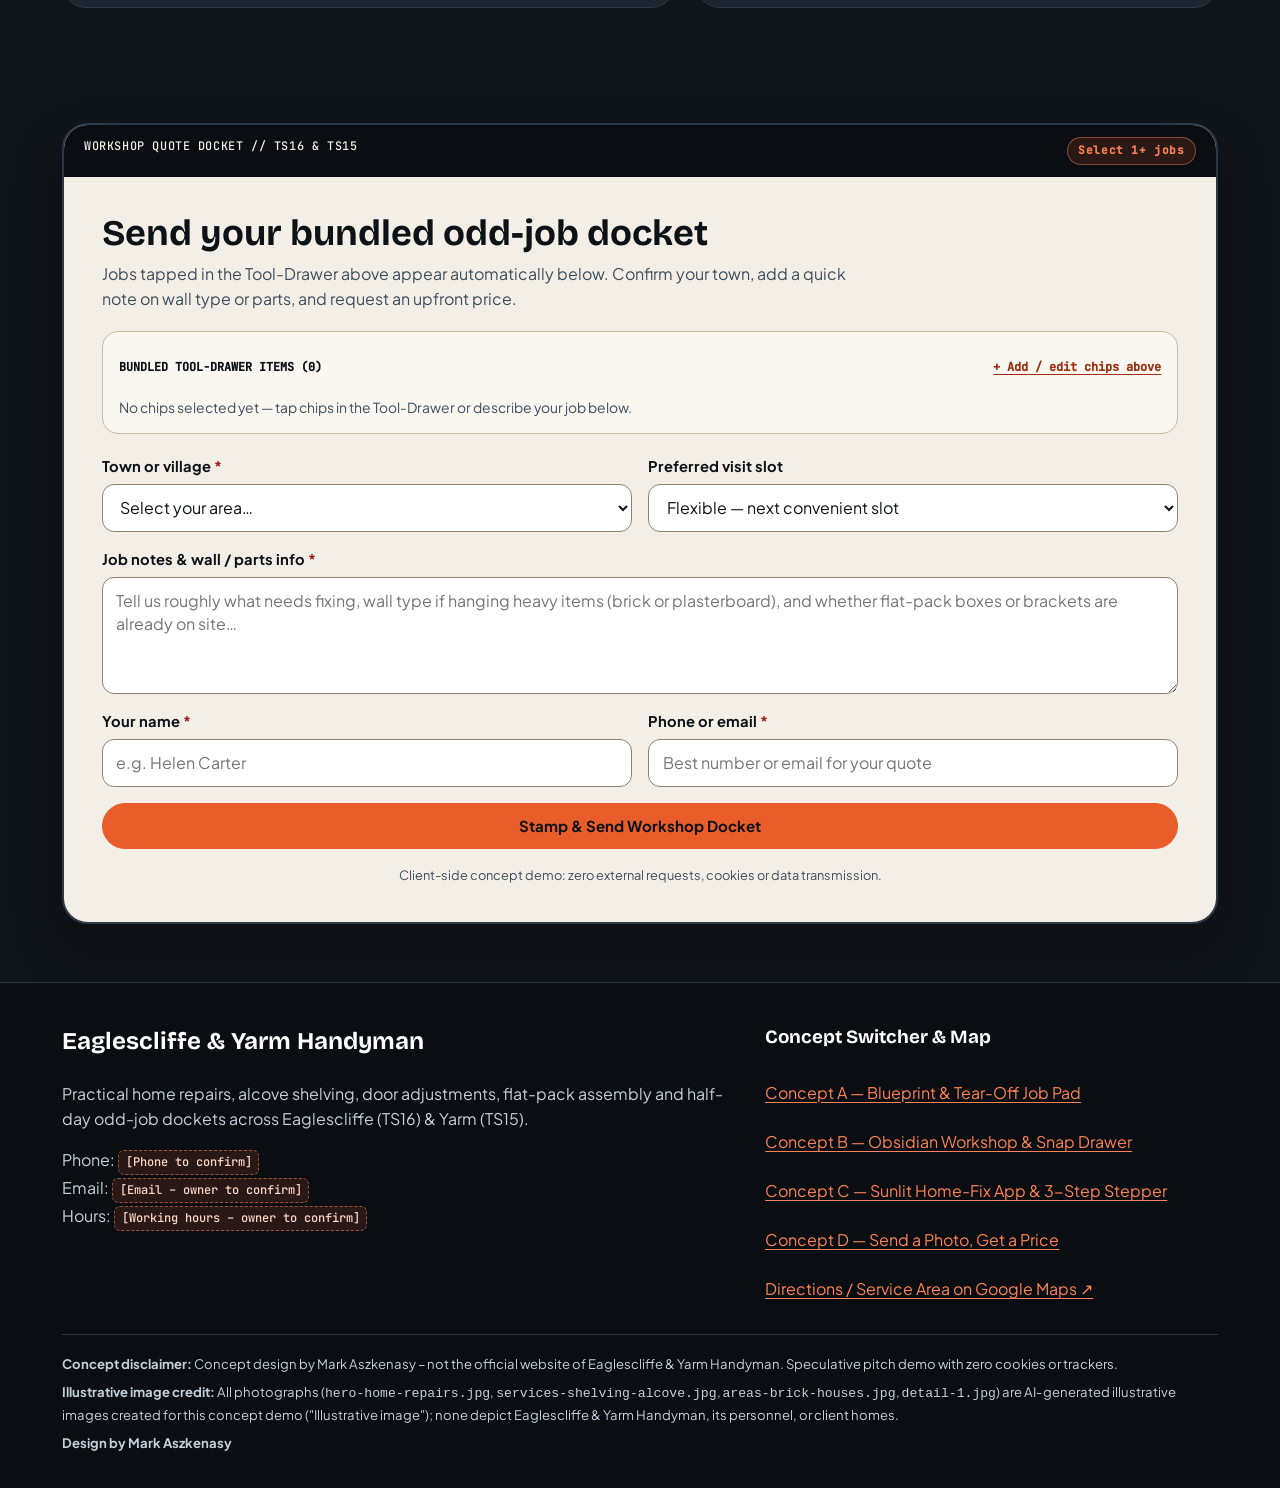
==== commit f377032a: "Add Concept D pill to the A, B and C switchers Co-Authored-By: Claude Fable 5.2 <noreply@anthropic.c" ====
--- a/b/index.html
+++ b/b/index.html
@@ -29,6 +29,7 @@
           <a class="concept-switcher__pill" href="../index.html">A</a>
           <a class="concept-switcher__pill is-active" href="index.html" aria-current="page">B</a>
           <a class="concept-switcher__pill" href="../c/index.html">C</a>
+          <a class="concept-switcher__pill" href="../d/index.html">D</a>
         </nav>
       </div>
     </div>
@@ -658,6 +659,7 @@
             <li><a href="../index.html">Concept A — Blueprint &amp; Tear-Off Job Pad</a></li>
             <li><a href="index.html" aria-current="page">Concept B — Obsidian Workshop &amp; Snap Drawer</a></li>
             <li><a href="../c/index.html">Concept C — Sunlit Home-Fix App &amp; 3-Step Stepper</a></li>
+            <li><a href="../d/index.html">Concept D — Send a Photo, Get a Price</a></li>
             <li>
               <a href="https://www.google.com/maps/search/?api=1&amp;query=Eaglescliffe+and+Yarm+TS16+TS15" target="_blank" rel="noopener noreferrer">
                 Directions / Service Area on Google Maps &nearr;
